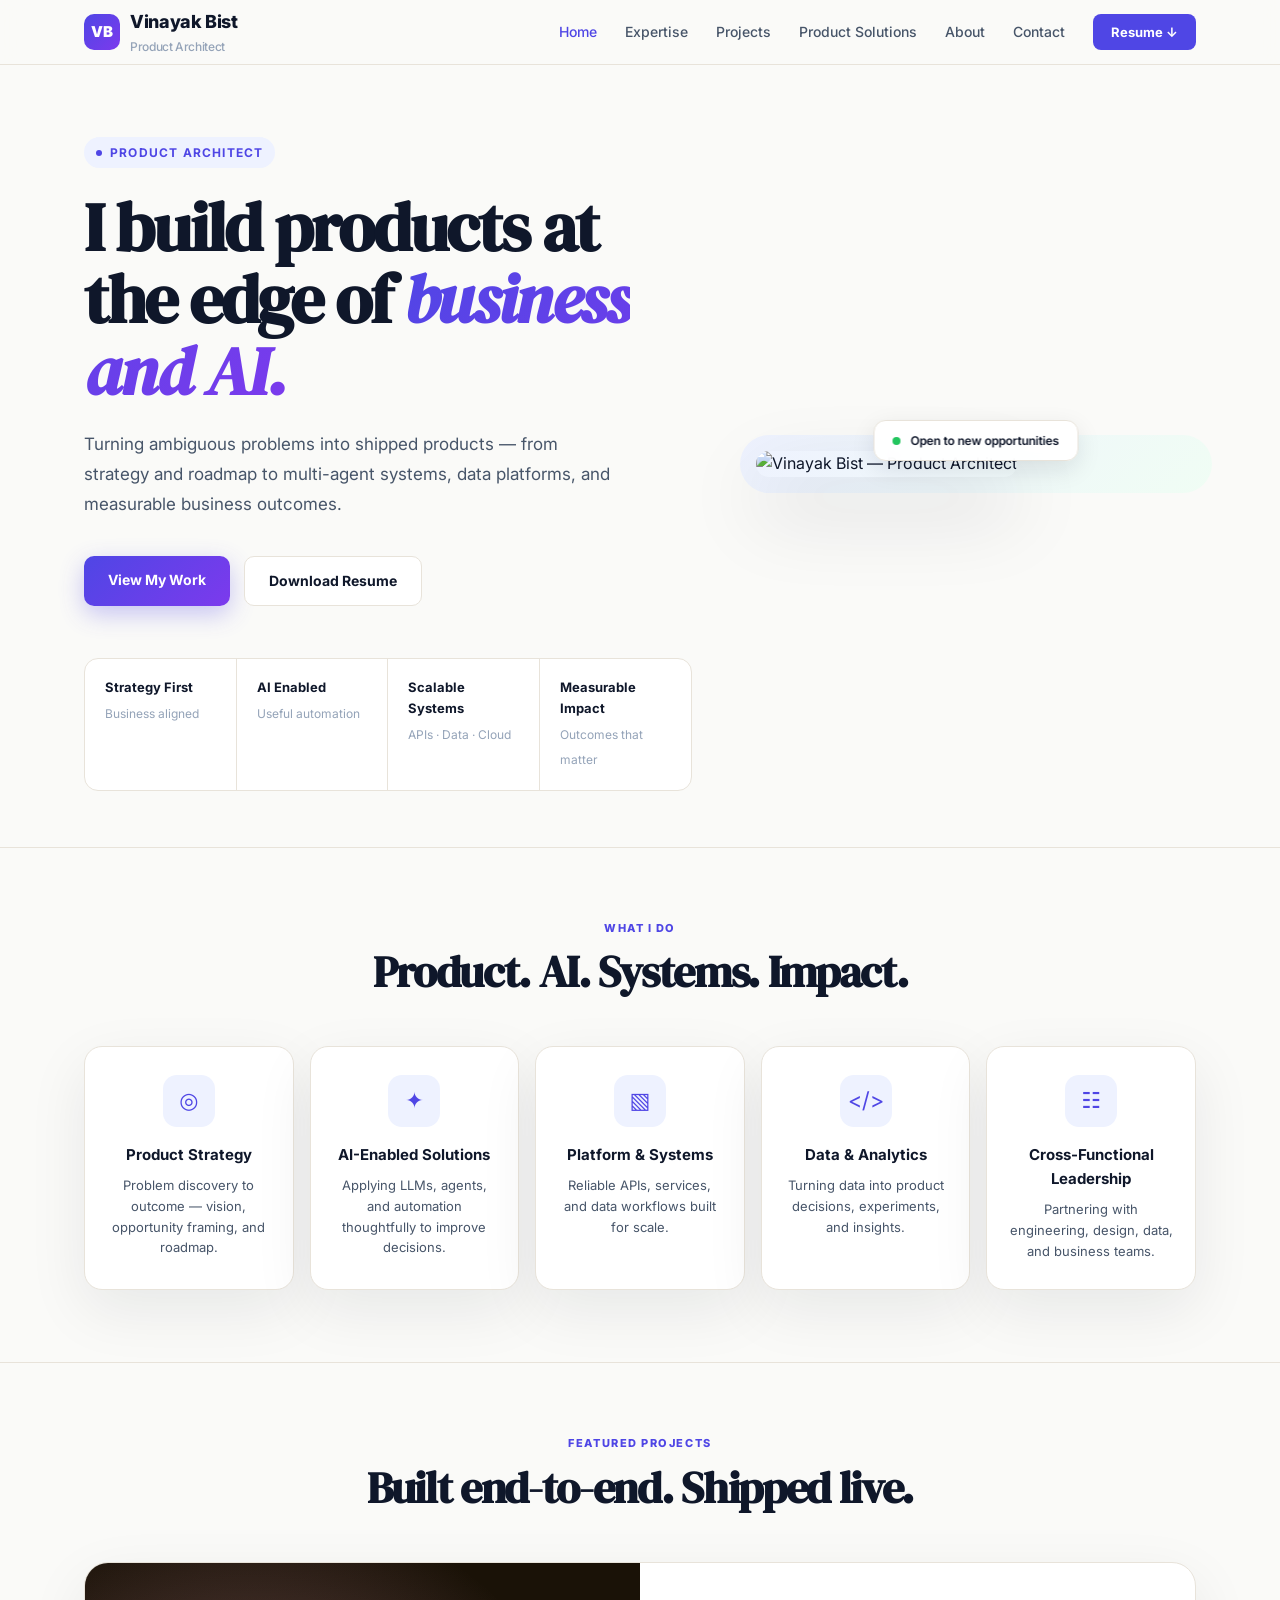
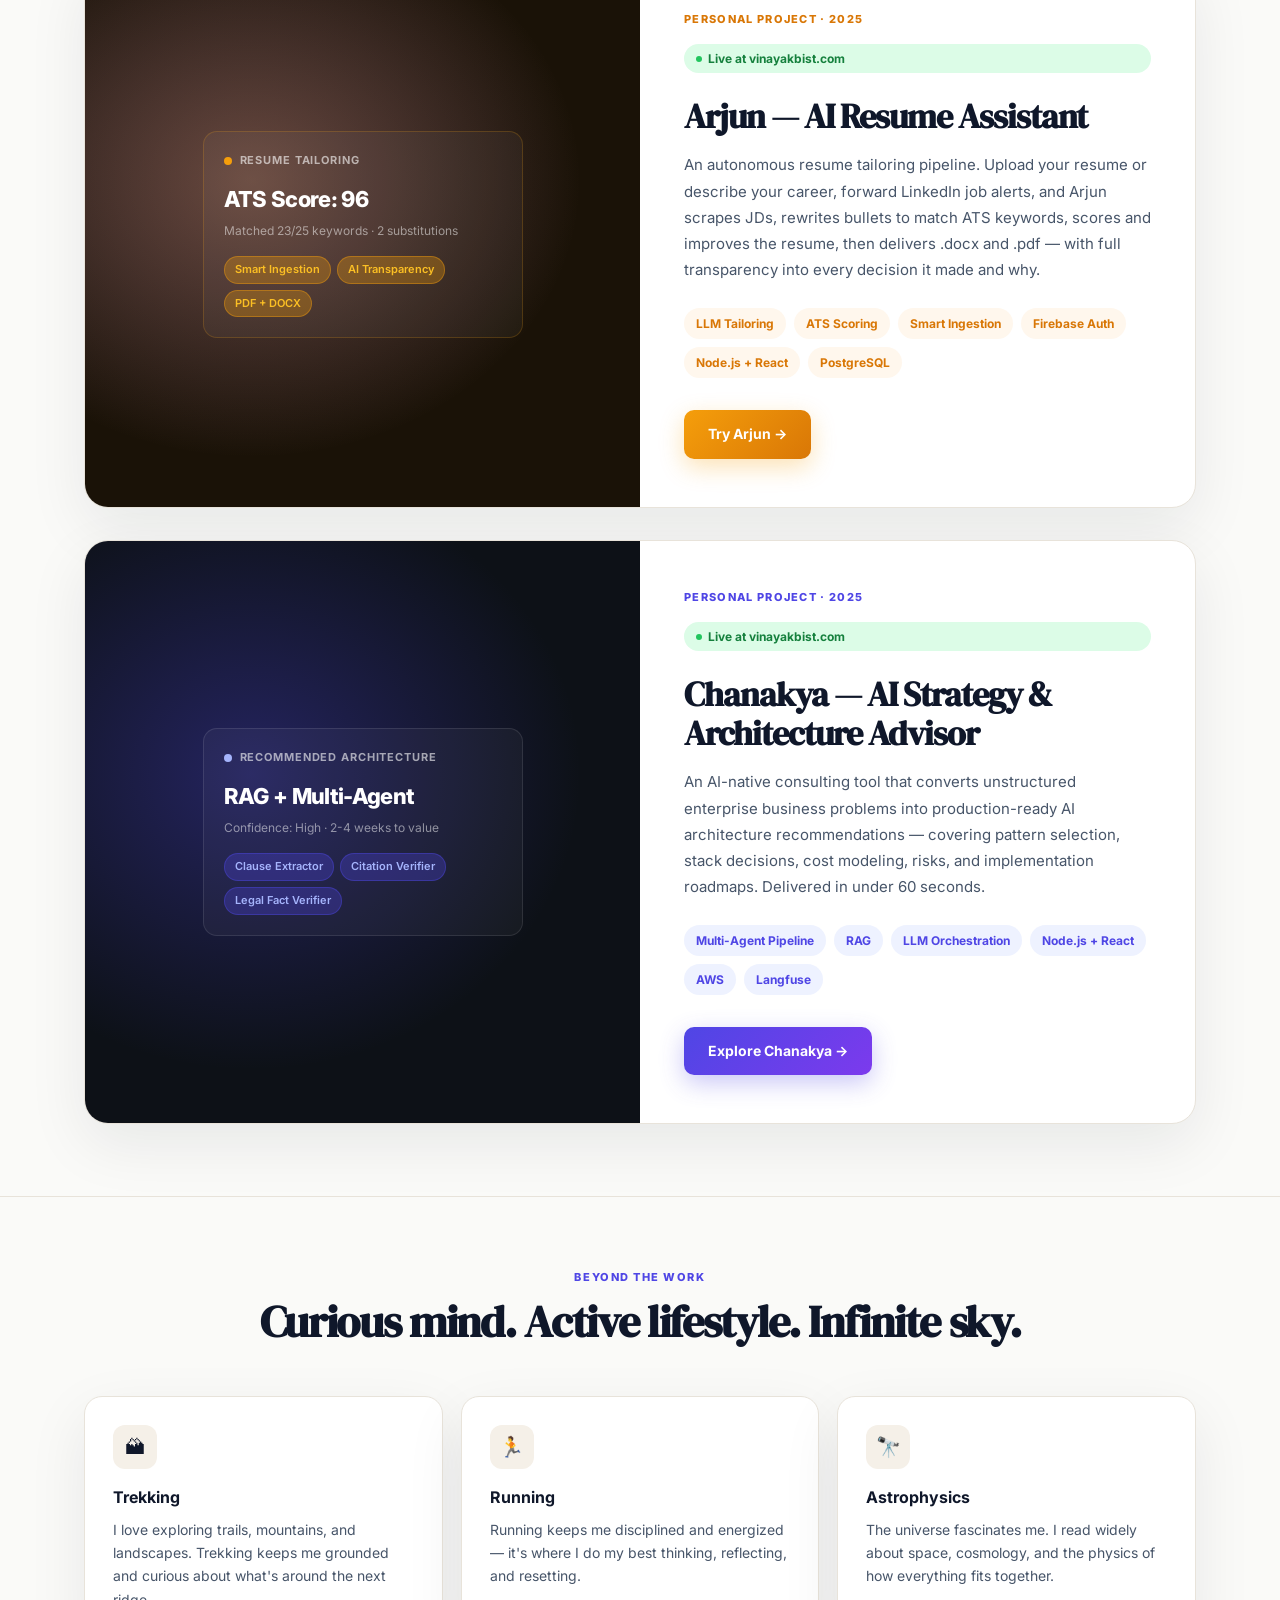
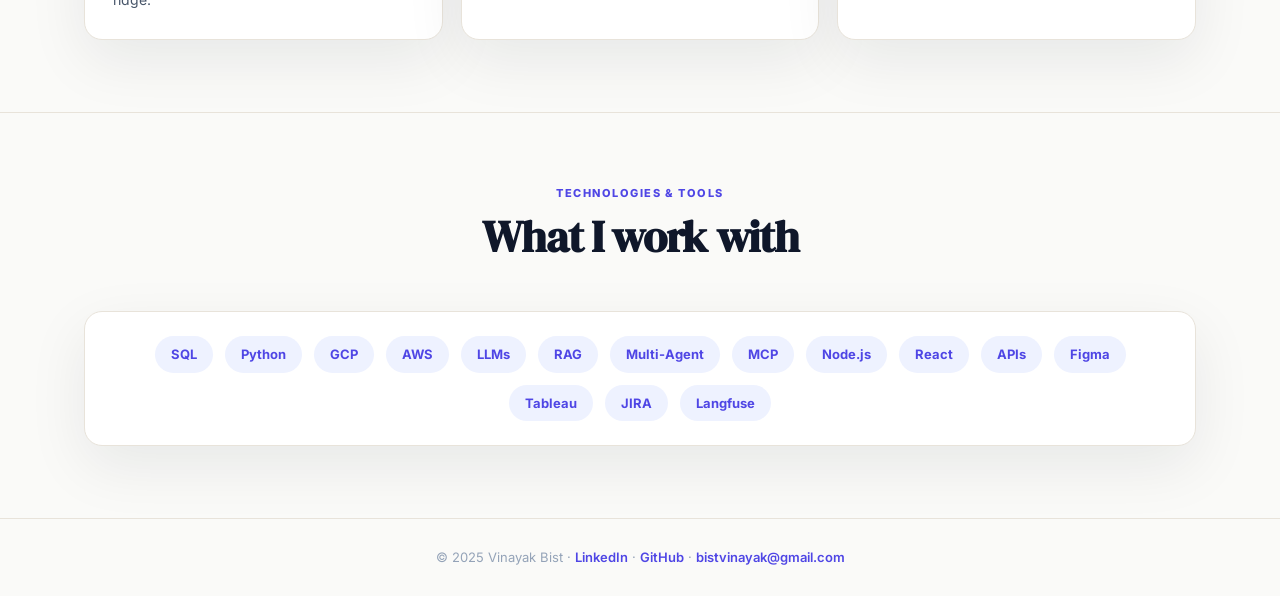
==== index.html @ 62d7ffab "Add product solutions case studies" ====
<!DOCTYPE html>
<html lang="en">
<head>
  <meta charset="UTF-8" />
  <meta name="viewport" content="width=device-width, initial-scale=1.0" />
  <title>Vinayak Bist — Product Architect</title>
  <meta name="description" content="AI Product Architect designing and building AI-native products — from architecture decisions to shipped experiences. See live projects Chanakya and Arjun." />
  <link rel="canonical" href="https://vinayakbist.com/" />

  <meta property="og:type" content="website" />
  <meta property="og:title" content="Vinayak Bist — Product Architect" />
  <meta property="og:description" content="AI Product Architect designing and building AI-native products — from architecture decisions to shipped experiences." />
  <meta property="og:url" content="https://vinayakbist.com/" />
  <meta property="og:image" content="https://vinayakbist.com/vinayak-profile.jpg" />
  <meta name="twitter:card" content="summary_large_image" />
  <meta name="twitter:title" content="Vinayak Bist — Product Architect" />
  <meta name="twitter:description" content="AI Product Architect designing and building AI-native products — from architecture decisions to shipped experiences." />
  <meta name="twitter:image" content="https://vinayakbist.com/vinayak-profile.jpg" />

  <script type="application/ld+json">
  {
    "@context": "https://schema.org",
    "@type": "Person",
    "name": "Vinayak Bist",
    "jobTitle": "Product Architect",
    "url": "https://vinayakbist.com/",
    "image": "https://vinayakbist.com/vinayak-profile.jpg",
    "description": "AI Product Architect designing and building AI-native products — from architecture decisions to shipped experiences.",
    "sameAs": [
      "https://github.com/bistvinayak",
      "https://www.linkedin.com/in/vinayakbist"
    ]
  }
  </script>

  <link rel="preconnect" href="https://fonts.googleapis.com">
  <link rel="preconnect" href="https://fonts.gstatic.com" crossorigin>
  <link href="https://fonts.googleapis.com/css2?family=DM+Serif+Display:ital@0;1&family=Inter:wght@400;500;600;700;800&display=swap" rel="stylesheet">
  <script data-goatcounter="https://vinayakbist.goatcounter.com/count"
          async src="//gc.zgo.at/count.js"></script>
  <style>
    /* ── RESET ── */
    *, *::before, *::after { box-sizing: border-box; margin: 0; padding: 0; }
    html { scroll-behavior: smooth; }
    body {
      font-family: 'Inter', system-ui, sans-serif;
      color: #0f172a;
      background: #fafaf8;
      line-height: 1.6;
      -webkit-font-smoothing: antialiased;
    }
    a { text-decoration: none; color: inherit; }

    /* ── TOKENS ── */
    :root {
      --accent:     #4f46e5;
      --accent-2:   #7c3aed;
      --accent-bg:  #eef2ff;
      --warm:       #f5f0e8;
      --border:     #e8e3da;
      --text-2:     #475569;
      --text-3:     #94a3b8;
      --radius:     18px;
      --shadow:     0 20px 60px rgba(15,23,42,.08);
    }

    /* ── LAYOUT ── */
    .wrap { max-width: 1160px; margin: auto; padding: 0 24px; }

    /* ── HEADER ── */
    header {
      position: sticky; top: 0; z-index: 100;
      background: rgba(250,250,248,.88);
      backdrop-filter: blur(14px);
      border-bottom: 1px solid var(--border);
    }
    .header-inner {
      max-width: 1160px; margin: auto; padding: 0 24px;
      height: 64px;
      display: flex; align-items: center; justify-content: space-between;
    }
    .brand {
      display: flex; align-items: center; gap: 10px;
      font-weight: 800; font-size: 18px; letter-spacing: -.02em;
    }
    .logo {
      width: 36px; height: 36px; border-radius: 10px;
      background: linear-gradient(135deg, var(--accent), var(--accent-2));
      color: white; font-weight: 900; font-size: 15px;
      display: grid; place-items: center;
    }
    .brand-sub { font-size: 12px; color: var(--text-3); font-weight: 500; margin-top: 1px; }
    nav { display: flex; gap: 28px; font-size: 14px; align-items: center; }
    nav a { color: var(--text-2); font-weight: 500; transition: color .2s; }
    nav a:hover, nav a.active { color: var(--accent); }
    .nav-cta {
      background: var(--accent); color: white !important;
      padding: 8px 18px; border-radius: 8px; font-weight: 700 !important;
      font-size: 13px;
    }
    .nav-cta:hover { background: var(--accent-2) !important; }

    /* ── HERO ── */
    .hero {
      padding: 72px 0 56px;
      display: grid;
      grid-template-columns: 1fr 440px;
      gap: 64px;
      align-items: center;
    }
    .eyebrow {
      display: inline-flex; align-items: center; gap: 8px;
      font-size: 12px; font-weight: 700; letter-spacing: .1em;
      text-transform: uppercase; color: var(--accent);
      background: var(--accent-bg); padding: 6px 12px; border-radius: 999px;
      margin-bottom: 24px;
    }
    .eyebrow::before {
      content: ''; width: 6px; height: 6px; border-radius: 50%;
      background: var(--accent); display: block;
    }
    h1 {
      font-family: 'DM Serif Display', Georgia, serif;
      font-size: clamp(44px, 5.5vw, 68px);
      line-height: 1.06;
      letter-spacing: -.03em;
      margin-bottom: 22px;
      color: #0f172a;
    }
    h1 em {
      font-style: italic;
      background: linear-gradient(135deg, var(--accent), var(--accent-2));
      -webkit-background-clip: text;
      -webkit-text-fill-color: transparent;
      background-clip: text;
    }
    .hero-body {
      font-size: 17px; color: var(--text-2);
      max-width: 540px; margin-bottom: 36px;
      line-height: 1.75;
    }
    .cta-row { display: flex; gap: 14px; margin-bottom: 52px; flex-wrap: wrap; }
    .btn-primary {
      background: linear-gradient(135deg, var(--accent), var(--accent-2));
      color: white; padding: 13px 24px; border-radius: 10px;
      font-weight: 700; font-size: 14px;
      box-shadow: 0 8px 24px rgba(79,70,229,.3);
      transition: transform .2s, box-shadow .2s;
    }
    .btn-primary:hover { transform: translateY(-2px); box-shadow: 0 12px 32px rgba(79,70,229,.4); }
    .btn-secondary {
      background: white; color: #0f172a; padding: 13px 24px; border-radius: 10px;
      font-weight: 700; font-size: 14px;
      border: 1px solid var(--border);
      transition: border-color .2s, box-shadow .2s;
    }
    .btn-secondary:hover { border-color: var(--accent); box-shadow: var(--shadow); }

    .principles {
      display: grid; grid-template-columns: repeat(4,1fr);
      gap: 0; border: 1px solid var(--border);
      border-radius: 14px; overflow: hidden; background: white;
    }
    .principle {
      padding: 18px 20px;
      border-right: 1px solid var(--border);
    }
    .principle:last-child { border-right: none; }
    .principle strong { display: block; font-size: 13px; font-weight: 700; margin-bottom: 2px; }
    .principle small { color: var(--text-3); font-size: 12px; }

    /* ── HERO IMAGE ── */
    .hero-photo {
      position: relative;
    }
    .hero-photo::before {
      content: '';
      position: absolute;
      inset: -16px; border-radius: 32px;
      background: linear-gradient(135deg, var(--accent-bg), #f0fdf4);
      z-index: 0;
    }
    .hero-photo img {
      width: 100%; aspect-ratio: 4/3;
      object-fit: cover; object-position: center top;
      border-radius: 24px;
      position: relative; z-index: 1;
      box-shadow: 0 32px 80px rgba(15,23,42,.18);
    }
    .photo-badge {
      position: absolute; bottom: 16px; left: 50%; transform: translateX(-50%);
      z-index: 2;
      background: rgba(255,255,255,.95);
      backdrop-filter: blur(8px);
      border: 1px solid var(--border);
      border-radius: 12px;
      padding: 10px 18px;
      display: flex; align-items: center; gap: 10px;
      white-space: nowrap;
      box-shadow: 0 8px 24px rgba(15,23,42,.1);
    }
    .badge-dot { width: 8px; height: 8px; border-radius: 50%; background: #22c55e; flex-shrink: 0; }
    .badge-text { font-size: 12px; font-weight: 600; color: #0f172a; }

    /* ── SECTION SHARED ── */
    section { padding: 72px 0; }
    .section-label {
      text-align: center; margin-bottom: 48px;
    }
    .section-eyebrow {
      font-size: 11px; font-weight: 800; letter-spacing: .14em;
      text-transform: uppercase; color: var(--accent);
      margin-bottom: 10px;
    }
    h2 {
      font-family: 'DM Serif Display', Georgia, serif;
      font-size: clamp(30px, 4vw, 44px);
      line-height: 1.15; letter-spacing: -.03em;
    }

    /* ── EXPERTISE CARDS ── */
    .cards {
      display: grid; grid-template-columns: repeat(5,1fr); gap: 16px;
    }
    .card {
      background: white; border: 1px solid var(--border);
      border-radius: var(--radius); padding: 28px 20px;
      text-align: center; box-shadow: var(--shadow);
      transition: transform .2s, box-shadow .2s;
    }
    .card:hover { transform: translateY(-4px); box-shadow: 0 28px 70px rgba(15,23,42,.12); }
    .card-icon {
      width: 52px; height: 52px; border-radius: 14px;
      background: var(--accent-bg); color: var(--accent);
      font-size: 22px; margin: 0 auto 16px;
      display: grid; place-items: center;
    }
    .card h3 { font-size: 15px; font-weight: 700; margin-bottom: 8px; }
    .card p { font-size: 13px; color: var(--text-2); line-height: 1.6; }

    /* ── PROJECT FEATURE ── */
    .project-card {
      background: white;
      border: 1px solid var(--border);
      border-radius: 24px;
      overflow: hidden;
      box-shadow: var(--shadow);
      display: grid;
      grid-template-columns: 1fr 1fr;
    }
    .project-preview {
      background: #0d1117;
      min-height: 380px;
      display: flex; flex-direction: column;
      align-items: center; justify-content: center;
      padding: 40px;
      position: relative; overflow: hidden;
    }
    .project-preview::before {
      content: '';
      position: absolute; inset: 0;
      background: radial-gradient(ellipse at 30% 40%, rgba(79,70,229,.35), transparent 60%);
    }
    .project-ui {
      position: relative; z-index: 1;
      background: rgba(255,255,255,.04);
      border: 1px solid rgba(255,255,255,.1);
      border-radius: 14px; padding: 20px;
      width: 100%; max-width: 320px;
      color: white;
    }
    .ui-row {
      display: flex; align-items: center; gap: 8px;
      margin-bottom: 12px;
    }
    .ui-dot { width: 8px; height: 8px; border-radius: 50%; }
    .ui-label { font-size: 11px; font-weight: 700; letter-spacing: .08em; text-transform: uppercase; opacity: .6; }
    .ui-value { font-size: 22px; font-weight: 800; letter-spacing: -.03em; margin-bottom: 4px; }
    .ui-sub { font-size: 12px; opacity: .5; margin-bottom: 16px; }
    .ui-tags { display: flex; gap: 6px; flex-wrap: wrap; }
    .ui-tag {
      background: rgba(79,70,229,.3); border: 1px solid rgba(79,70,229,.4);
      color: #a5b4fc; padding: 4px 10px; border-radius: 999px; font-size: 11px; font-weight: 600;
    }
    .project-info { padding: 48px 44px; display: flex; flex-direction: column; justify-content: center; }
    .project-eyebrow {
      font-size: 11px; font-weight: 800; letter-spacing: .12em;
      text-transform: uppercase; color: var(--accent); margin-bottom: 16px;
    }
    .project-info h2 {
      font-size: clamp(24px,3vw,34px); margin-bottom: 16px; letter-spacing: -.03em;
    }
    .project-info p { font-size: 15px; color: var(--text-2); line-height: 1.75; margin-bottom: 24px; }
    .tags { display: flex; flex-wrap: wrap; gap: 8px; margin-bottom: 32px; }
    .tag {
      background: var(--accent-bg); color: var(--accent);
      padding: 6px 12px; border-radius: 999px;
      font-size: 12px; font-weight: 700;
    }
    .live-badge {
      display: inline-flex; align-items: center; gap: 6px;
      background: #dcfce7; color: #15803d;
      padding: 5px 12px; border-radius: 999px;
      font-size: 12px; font-weight: 700; margin-bottom: 24px;
    }
    .live-dot { width: 6px; height: 6px; border-radius: 50%; background: #22c55e; }

    /* ── ABOUT / INTERESTS ── */
    .interests { display: grid; grid-template-columns: repeat(3,1fr); gap: 18px; }
    .interest {
      background: white; border: 1px solid var(--border);
      border-radius: var(--radius); padding: 28px;
      box-shadow: var(--shadow);
    }
    .interest-icon {
      width: 44px; height: 44px; border-radius: 12px;
      background: var(--warm); font-size: 20px;
      display: grid; place-items: center; margin-bottom: 16px;
    }
    .interest h3 { font-size: 16px; font-weight: 700; margin-bottom: 8px; }
    .interest p { font-size: 14px; color: var(--text-2); line-height: 1.65; }

    /* ── TOOLS ── */
    .tools-strip {
      background: white; border: 1px solid var(--border);
      border-radius: var(--radius); padding: 24px 32px;
      display: flex; flex-wrap: wrap; gap: 12px;
      justify-content: center;
      box-shadow: var(--shadow);
    }
    .tool-pill {
      background: var(--accent-bg); color: var(--accent);
      padding: 8px 16px; border-radius: 999px;
      font-size: 13px; font-weight: 700;
    }

    /* ── FOOTER ── */
    footer {
      border-top: 1px solid var(--border);
      padding: 28px 24px;
      text-align: center;
      font-size: 13px; color: var(--text-3);
    }
    footer a { color: var(--accent); font-weight: 600; }

    /* ── DIVIDER ── */
    .divider { border: none; border-top: 1px solid var(--border); margin: 0; }

    /* ── RESPONSIVE ── */
    @media (max-width: 900px) {
      nav { display: none; }
      .hero { grid-template-columns: 1fr; gap: 40px; padding: 48px 0 40px; }
      .hero-photo { order: -1; }
      .principles { grid-template-columns: repeat(2,1fr); }
      .cards { grid-template-columns: repeat(2,1fr); }
      .project-card { grid-template-columns: 1fr; }
      .interests { grid-template-columns: 1fr; }
    }
  </style>
</head>
<body>

<header>
  <div class="header-inner">
    <div class="brand">
      <div class="logo">VB</div>
      <div>
        Vinayak Bist
        <div class="brand-sub">Product Architect</div>
      </div>
    </div>
    <nav>
      <a href="#" class="active">Home</a>
      <a href="#expertise">Expertise</a>
      <a href="#projects">Projects</a>
      <a href="/product-solutions/">Product Solutions</a>
      <a href="#about">About</a>
      <a href="mailto:bistvinayak@gmail.com">Contact</a>
      <a class="nav-cta" href="/resume.pdf">Resume ↓</a>
    </nav>
  </div>
</header>

<main>
  <div class="wrap">

    <!-- ── HERO ── -->
    <div class="hero">
      <div>
        <div class="eyebrow">Product Architect</div>
        <h1>I build products at the edge of <em>business and AI.</em></h1>
        <p class="hero-body">
          Turning ambiguous problems into shipped products — from strategy and roadmap
          to multi-agent systems, data platforms, and measurable business outcomes.
        </p>
        <div class="cta-row">
          <a class="btn-primary" href="#projects">View My Work</a>
          <a class="btn-secondary" href="/resume.pdf">Download Resume</a>
        </div>
        <div class="principles">
          <div class="principle">
            <strong>Strategy First</strong>
            <small>Business aligned</small>
          </div>
          <div class="principle">
            <strong>AI Enabled</strong>
            <small>Useful automation</small>
          </div>
          <div class="principle">
            <strong>Scalable Systems</strong>
            <small>APIs · Data · Cloud</small>
          </div>
          <div class="principle">
            <strong>Measurable Impact</strong>
            <small>Outcomes that matter</small>
          </div>
        </div>
      </div>

      <div class="hero-photo">
        <img src="/vinayak-profile.jpg" alt="Vinayak Bist — Product Architect" />
        <div class="photo-badge">
          <div class="badge-dot"></div>
          <span class="badge-text">Open to new opportunities</span>
        </div>
      </div>
    </div>

  </div><!-- /wrap -->

  <hr class="divider" />

  <!-- ── EXPERTISE ── -->
  <section id="expertise">
    <div class="wrap">
      <div class="section-label">
        <div class="section-eyebrow">What I Do</div>
        <h2>Product. AI. Systems. Impact.</h2>
      </div>
      <div class="cards">
        <article class="card">
          <div class="card-icon">◎</div>
          <h3>Product Strategy</h3>
          <p>Problem discovery to outcome — vision, opportunity framing, and roadmap.</p>
        </article>
        <article class="card">
          <div class="card-icon">✦</div>
          <h3>AI-Enabled Solutions</h3>
          <p>Applying LLMs, agents, and automation thoughtfully to improve decisions.</p>
        </article>
        <article class="card">
          <div class="card-icon">▧</div>
          <h3>Platform &amp; Systems</h3>
          <p>Reliable APIs, services, and data workflows built for scale.</p>
        </article>
        <article class="card">
          <div class="card-icon">&lt;/&gt;</div>
          <h3>Data &amp; Analytics</h3>
          <p>Turning data into product decisions, experiments, and insights.</p>
        </article>
        <article class="card">
          <div class="card-icon">☷</div>
          <h3>Cross-Functional Leadership</h3>
          <p>Partnering with engineering, design, data, and business teams.</p>
        </article>
      </div>
    </div>
  </section>

  <hr class="divider" />

  <!-- ── FEATURED PROJECT ── -->
  <section id="projects">
    <div class="wrap">
      <div class="section-label">
        <div class="section-eyebrow">Featured Projects</div>
        <h2>Built end-to-end. Shipped live.</h2>
      </div>
      <div class="project-card">
        <div class="project-preview" style="background:#1a1207">
          <div style="position:absolute;inset:0;background:radial-gradient(ellipse at 30% 40%, rgba(245,158,11,.3), transparent 60%)"></div>
          <div class="project-ui" style="border-color:rgba(245,158,11,.2)">
            <div class="ui-row">
              <div class="ui-dot" style="background:#f59e0b"></div>
              <span class="ui-label">Resume Tailoring</span>
            </div>
            <div class="ui-value">ATS Score: 96</div>
            <div class="ui-sub">Matched 23/25 keywords · 2 substitutions</div>
            <div class="ui-tags">
              <span class="ui-tag" style="background:rgba(245,158,11,.3);border-color:rgba(245,158,11,.4);color:#fbbf24">Smart Ingestion</span>
              <span class="ui-tag" style="background:rgba(245,158,11,.3);border-color:rgba(245,158,11,.4);color:#fbbf24">AI Transparency</span>
              <span class="ui-tag" style="background:rgba(245,158,11,.3);border-color:rgba(245,158,11,.4);color:#fbbf24">PDF + DOCX</span>
            </div>
          </div>
        </div>
        <div class="project-info">
          <div class="project-eyebrow" style="color:#d97706">Personal Project · 2025</div>
          <div class="live-badge"><div class="live-dot"></div>Live at vinayakbist.com</div>
          <h2>Arjun — AI Resume Assistant</h2>
          <p>
            An autonomous resume tailoring pipeline. Upload your resume or describe your career,
            forward LinkedIn job alerts, and Arjun scrapes JDs, rewrites bullets to match ATS keywords,
            scores and improves the resume, then delivers .docx and .pdf — with full transparency
            into every decision it made and why.
          </p>
          <div class="tags">
            <span class="tag" style="background:#fff7ed;color:#d97706">LLM Tailoring</span>
            <span class="tag" style="background:#fff7ed;color:#d97706">ATS Scoring</span>
            <span class="tag" style="background:#fff7ed;color:#d97706">Smart Ingestion</span>
            <span class="tag" style="background:#fff7ed;color:#d97706">Firebase Auth</span>
            <span class="tag" style="background:#fff7ed;color:#d97706">Node.js + React</span>
            <span class="tag" style="background:#fff7ed;color:#d97706">PostgreSQL</span>
          </div>
          <a class="btn-primary" href="/projects/arjun/" style="display:inline-block;width:fit-content;background:linear-gradient(135deg,#f59e0b,#d97706);box-shadow:0 8px 24px rgba(245,158,11,.3)">Try Arjun →</a>
        </div>
      </div>

      <div class="project-card" style="margin-top:32px">
        <div class="project-preview">
          <div class="project-ui">
            <div class="ui-row">
              <div class="ui-dot" style="background:#a5b4fc"></div>
              <span class="ui-label">Recommended Architecture</span>
            </div>
            <div class="ui-value">RAG + Multi-Agent</div>
            <div class="ui-sub">Confidence: High · 2-4 weeks to value</div>
            <div class="ui-tags">
              <span class="ui-tag">Clause Extractor</span>
              <span class="ui-tag">Citation Verifier</span>
              <span class="ui-tag">Legal Fact Verifier</span>
            </div>
          </div>
        </div>
        <div class="project-info">
          <div class="project-eyebrow">Personal Project · 2025</div>
          <div class="live-badge"><div class="live-dot"></div>Live at vinayakbist.com</div>
          <h2>Chanakya — AI Strategy &amp; Architecture Advisor</h2>
          <p>
            An AI-native consulting tool that converts unstructured enterprise business problems
            into production-ready AI architecture recommendations — covering pattern selection,
            stack decisions, cost modeling, risks, and implementation roadmaps. Delivered in under 60 seconds.
          </p>
          <div class="tags">
            <span class="tag">Multi-Agent Pipeline</span>
            <span class="tag">RAG</span>
            <span class="tag">LLM Orchestration</span>
            <span class="tag">Node.js + React</span>
            <span class="tag">AWS</span>
            <span class="tag">Langfuse</span>
          </div>
          <a class="btn-primary" href="/projects/chanakya/" style="display:inline-block;width:fit-content">Explore Chanakya →</a>
        </div>
      </div>
    </div>
  </section>

  <hr class="divider" />

  <!-- ── ABOUT ── -->
  <section id="about">
    <div class="wrap">
      <div class="section-label">
        <div class="section-eyebrow">Beyond The Work</div>
        <h2>Curious mind. Active lifestyle. Infinite sky.</h2>
      </div>
      <div class="interests">
        <article class="interest">
          <div class="interest-icon">🏔</div>
          <h3>Trekking</h3>
          <p>I love exploring trails, mountains, and landscapes. Trekking keeps me grounded and curious about what's around the next ridge.</p>
        </article>
        <article class="interest">
          <div class="interest-icon">🏃</div>
          <h3>Running</h3>
          <p>Running keeps me disciplined and energized — it's where I do my best thinking, reflecting, and resetting.</p>
        </article>
        <article class="interest">
          <div class="interest-icon">🔭</div>
          <h3>Astrophysics</h3>
          <p>The universe fascinates me. I read widely about space, cosmology, and the physics of how everything fits together.</p>
        </article>
      </div>
    </div>
  </section>

  <hr class="divider" />

  <!-- ── TOOLS ── -->
  <section>
    <div class="wrap">
      <div class="section-label">
        <div class="section-eyebrow">Technologies &amp; Tools</div>
        <h2>What I work with</h2>
      </div>
      <div class="tools-strip">
        <span class="tool-pill">SQL</span>
        <span class="tool-pill">Python</span>
        <span class="tool-pill">GCP</span>
        <span class="tool-pill">AWS</span>
        <span class="tool-pill">LLMs</span>
        <span class="tool-pill">RAG</span>
        <span class="tool-pill">Multi-Agent</span>
        <span class="tool-pill">MCP</span>
        <span class="tool-pill">Node.js</span>
        <span class="tool-pill">React</span>
        <span class="tool-pill">APIs</span>
        <span class="tool-pill">Figma</span>
        <span class="tool-pill">Tableau</span>
        <span class="tool-pill">JIRA</span>
        <span class="tool-pill">Langfuse</span>
      </div>
    </div>
  </section>

</main>

<footer>
  <div class="wrap">
    © 2025 Vinayak Bist ·
    <a href="https://www.linkedin.com/in/vinayakbist">LinkedIn</a> ·
    <a href="https://github.com/bistvinayak">GitHub</a> ·
    <a href="mailto:bistvinayak@gmail.com">bistvinayak@gmail.com</a>
  </div>
</footer>

</body>
</html>
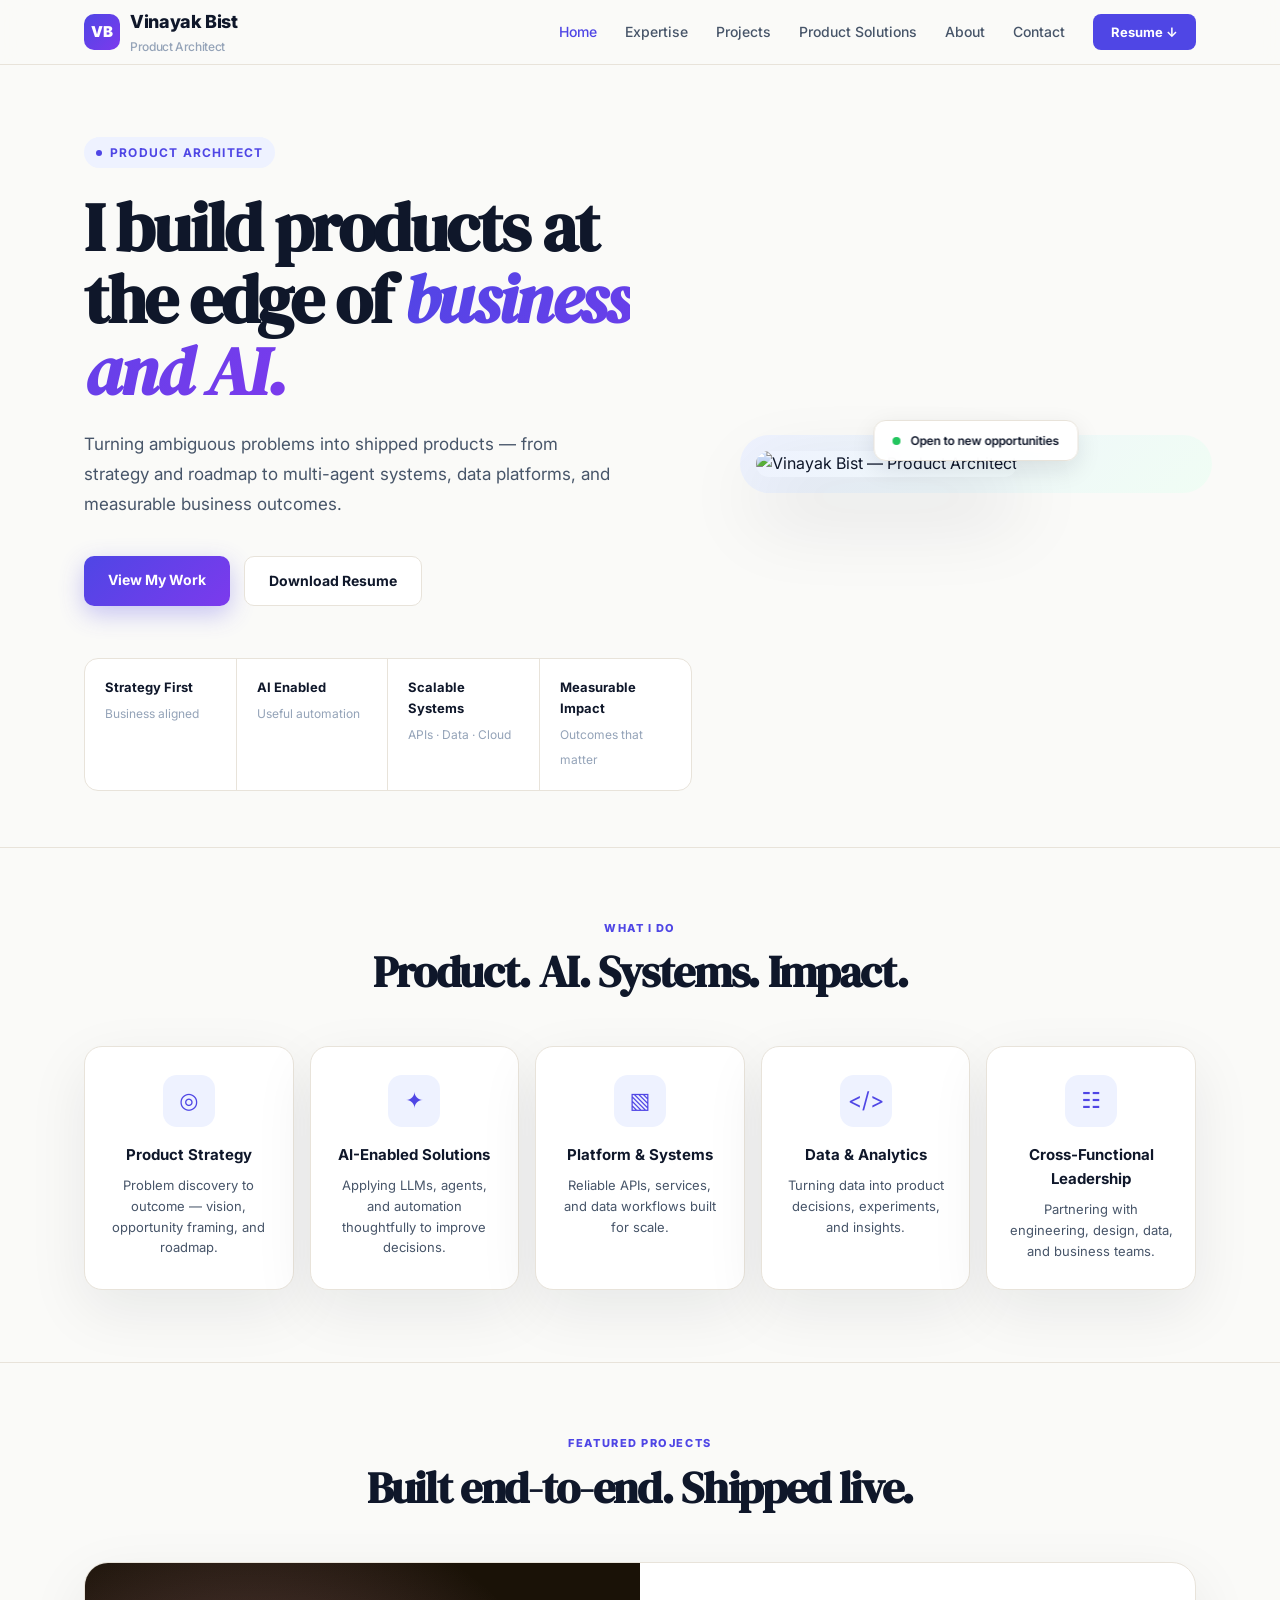
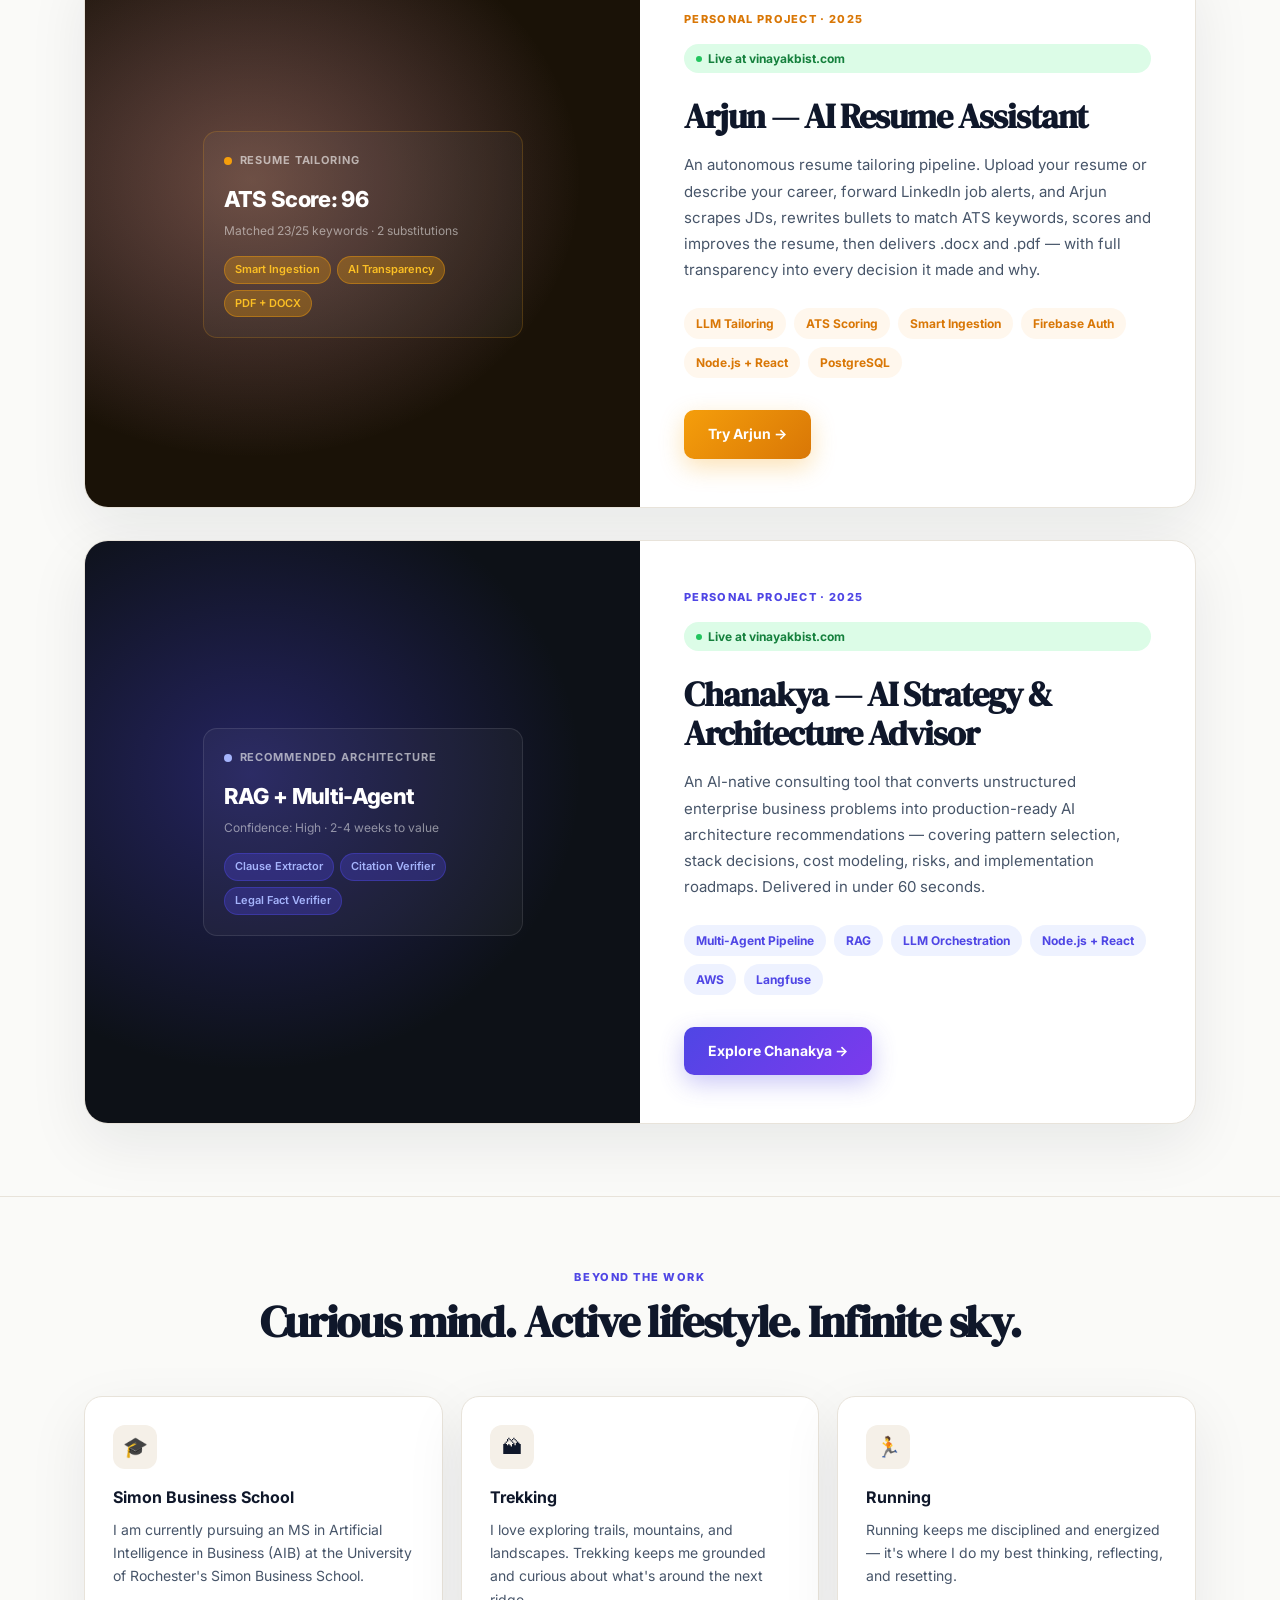
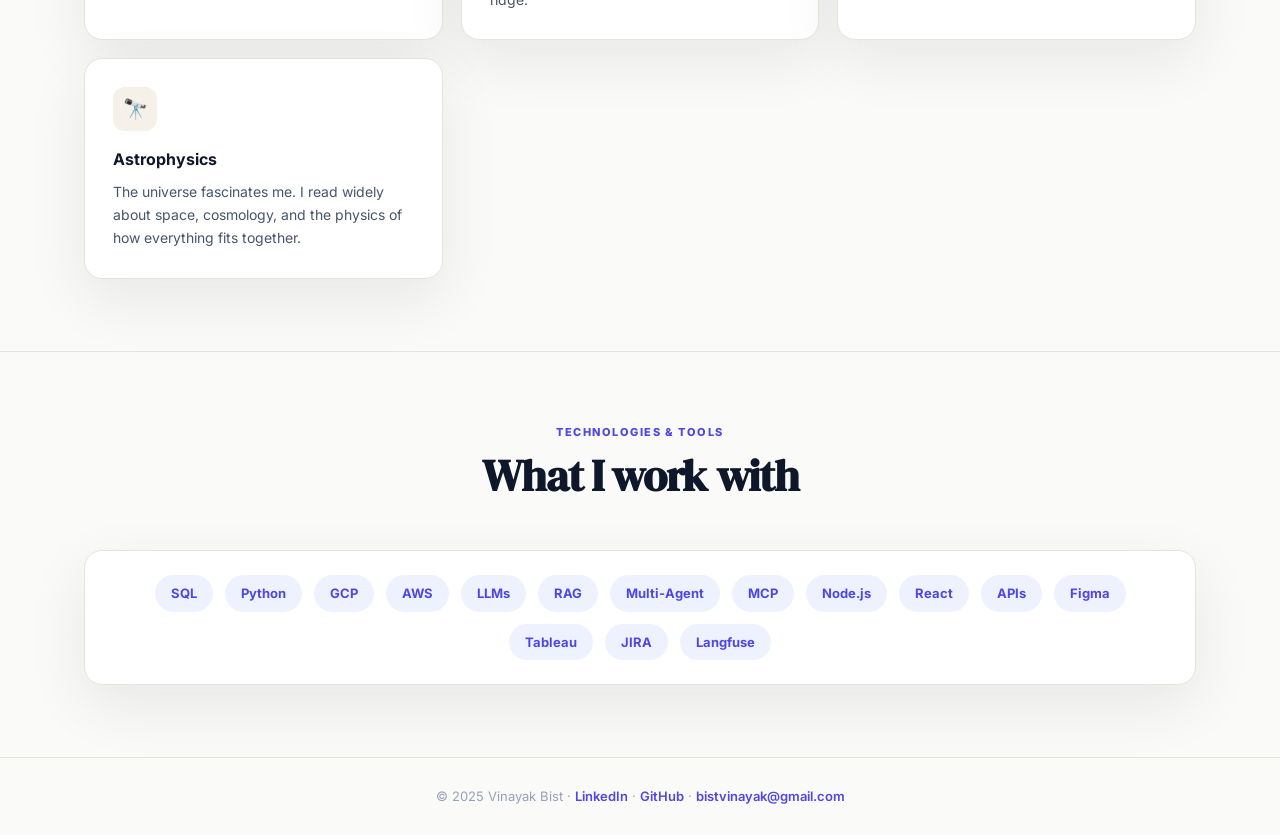
==== commit 166d1f0e: "Add Simon Business School to About section" ====
--- a/index.html
+++ b/index.html
@@ -565,6 +565,11 @@
       </div>
       <div class="interests">
         <article class="interest">
+          <div class="interest-icon">🎓</div>
+          <h3>Simon Business School</h3>
+          <p>I am currently pursuing an MS in Artificial Intelligence in Business (AIB) at the University of Rochester's Simon Business School.</p>
+        </article>
+        <article class="interest">
           <div class="interest-icon">🏔</div>
           <h3>Trekking</h3>
           <p>I love exploring trails, mountains, and landscapes. Trekking keeps me grounded and curious about what's around the next ridge.</p>
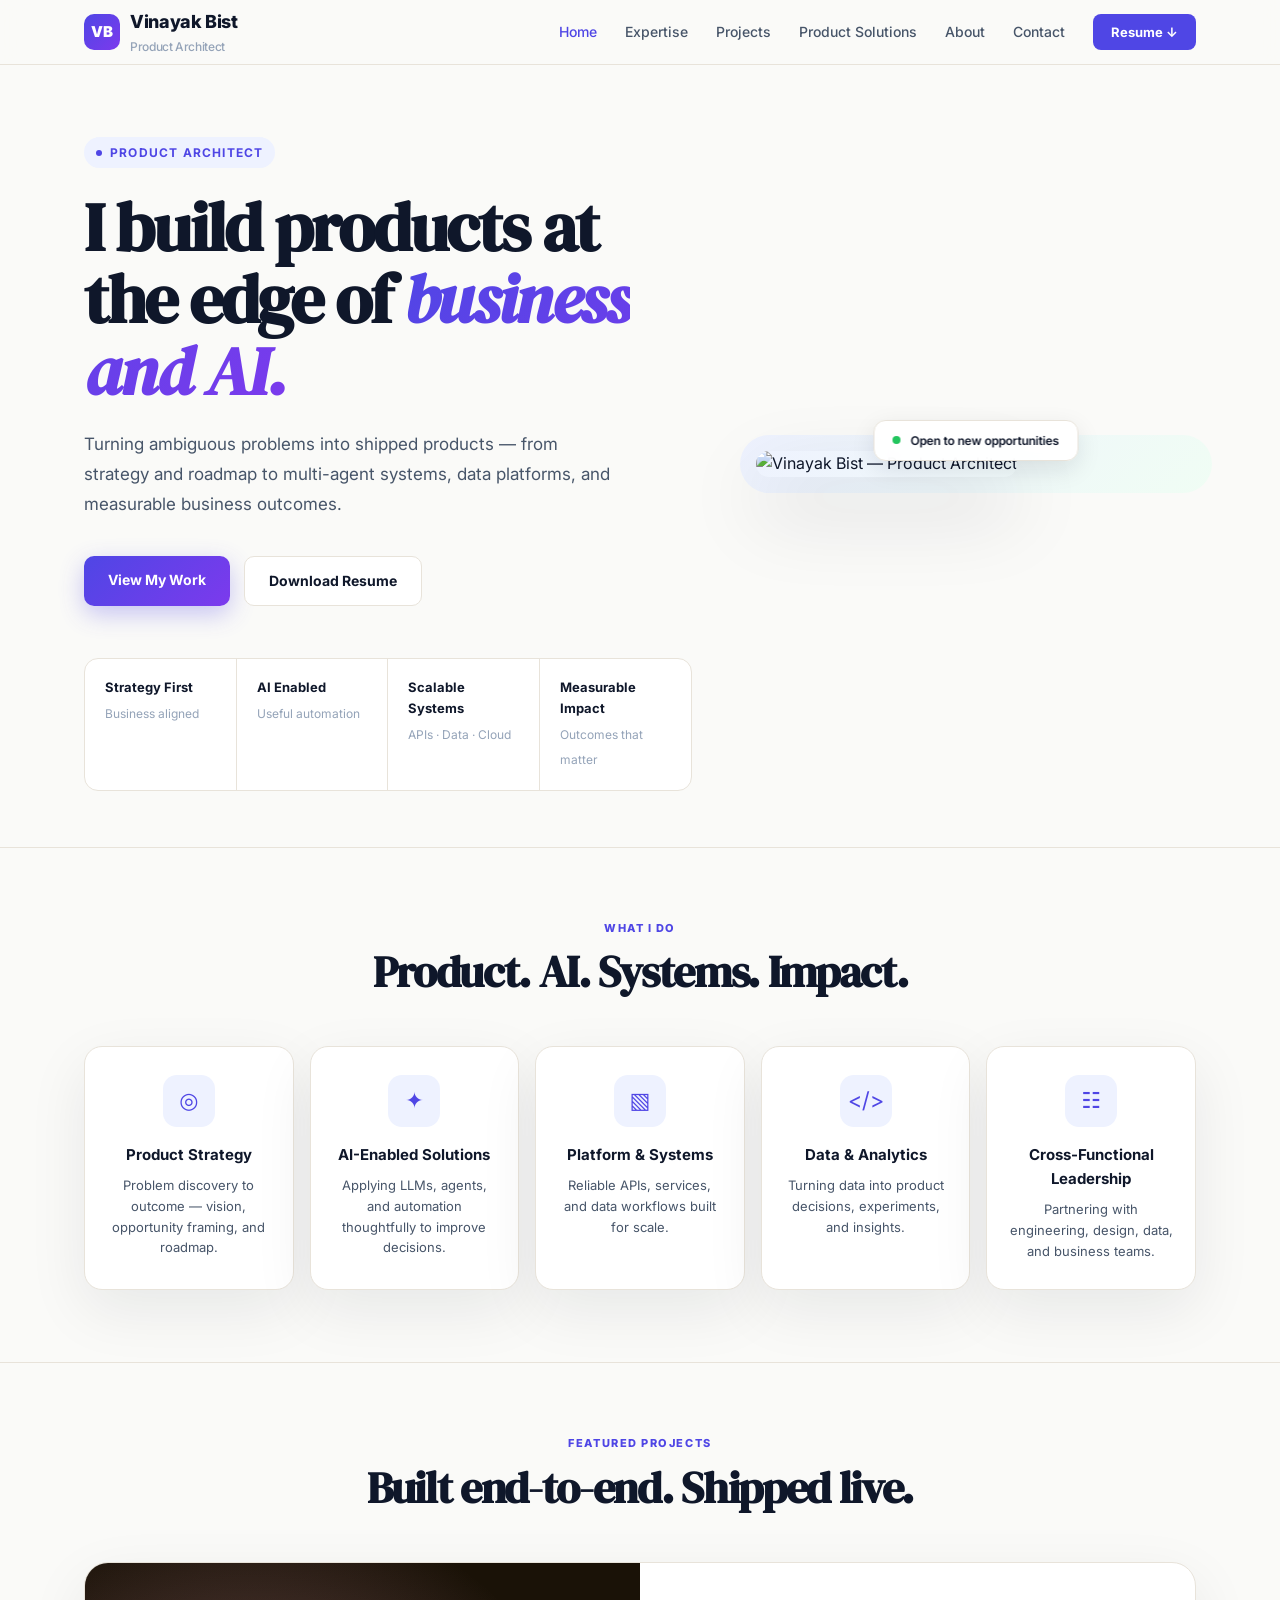
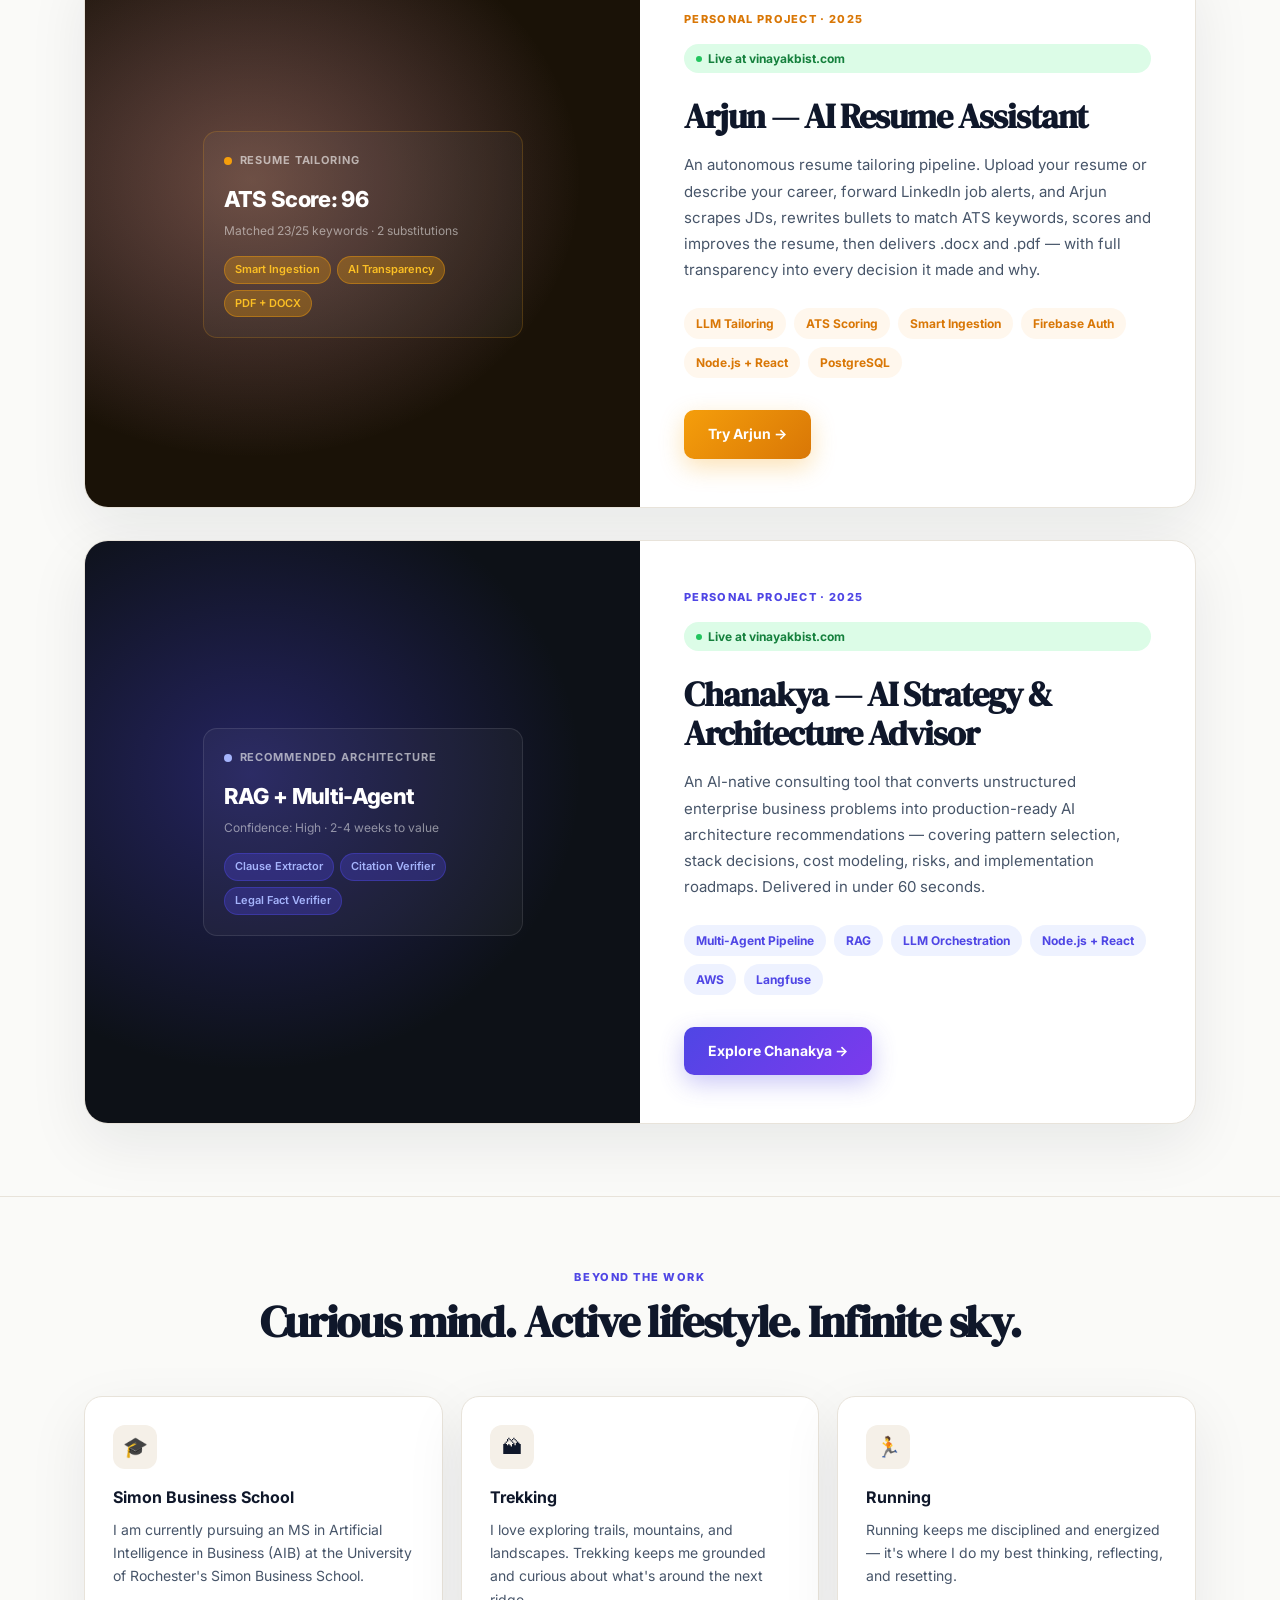
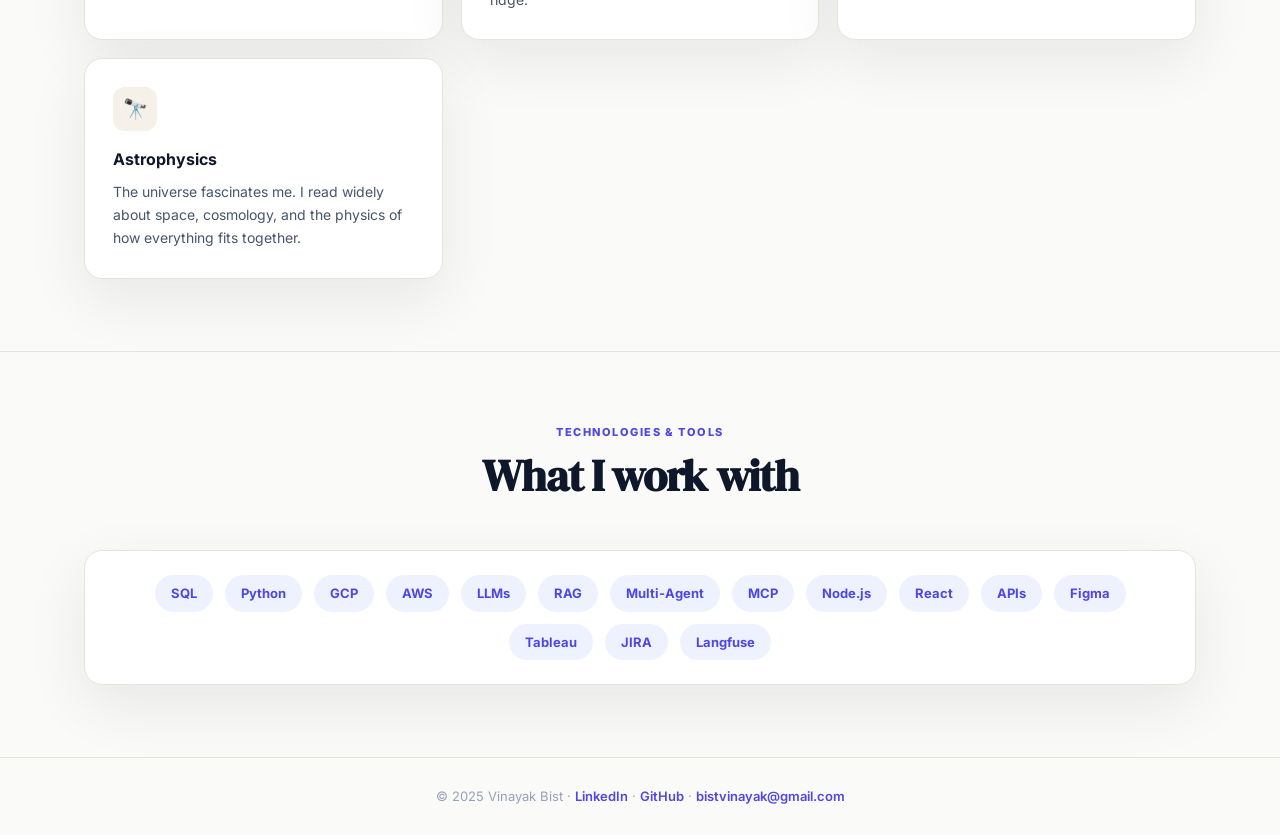
==== commit 8656e20d: "Add profile photo and strengthen portfolio SEO" ====
--- a/index.html
+++ b/index.html
@@ -11,11 +11,11 @@
   <meta property="og:title" content="Vinayak Bist — Product Architect" />
   <meta property="og:description" content="AI Product Architect designing and building AI-native products — from architecture decisions to shipped experiences." />
   <meta property="og:url" content="https://vinayakbist.com/" />
-  <meta property="og:image" content="https://vinayakbist.com/vinayak-profile.jpg" />
+  <meta property="og:image" content="https://vinayakbist.com/profile_pic.png" />
   <meta name="twitter:card" content="summary_large_image" />
   <meta name="twitter:title" content="Vinayak Bist — Product Architect" />
   <meta name="twitter:description" content="AI Product Architect designing and building AI-native products — from architecture decisions to shipped experiences." />
-  <meta name="twitter:image" content="https://vinayakbist.com/vinayak-profile.jpg" />
+  <meta name="twitter:image" content="https://vinayakbist.com/profile_pic.png" />
 
   <script type="application/ld+json">
   {
@@ -24,7 +24,7 @@
     "name": "Vinayak Bist",
     "jobTitle": "Product Architect",
     "url": "https://vinayakbist.com/",
-    "image": "https://vinayakbist.com/vinayak-profile.jpg",
+    "image": "https://vinayakbist.com/profile_pic.png",
     "description": "AI Product Architect designing and building AI-native products — from architecture decisions to shipped experiences.",
     "sameAs": [
       "https://github.com/bistvinayak",
@@ -418,7 +418,7 @@
       </div>
 
       <div class="hero-photo">
-        <img src="/vinayak-profile.jpg" alt="Vinayak Bist — Product Architect" />
+        <img src="/profile_pic.png" alt="Vinayak Bist — Product Architect" />
         <div class="photo-badge">
           <div class="badge-dot"></div>
           <span class="badge-text">Open to new opportunities</span>
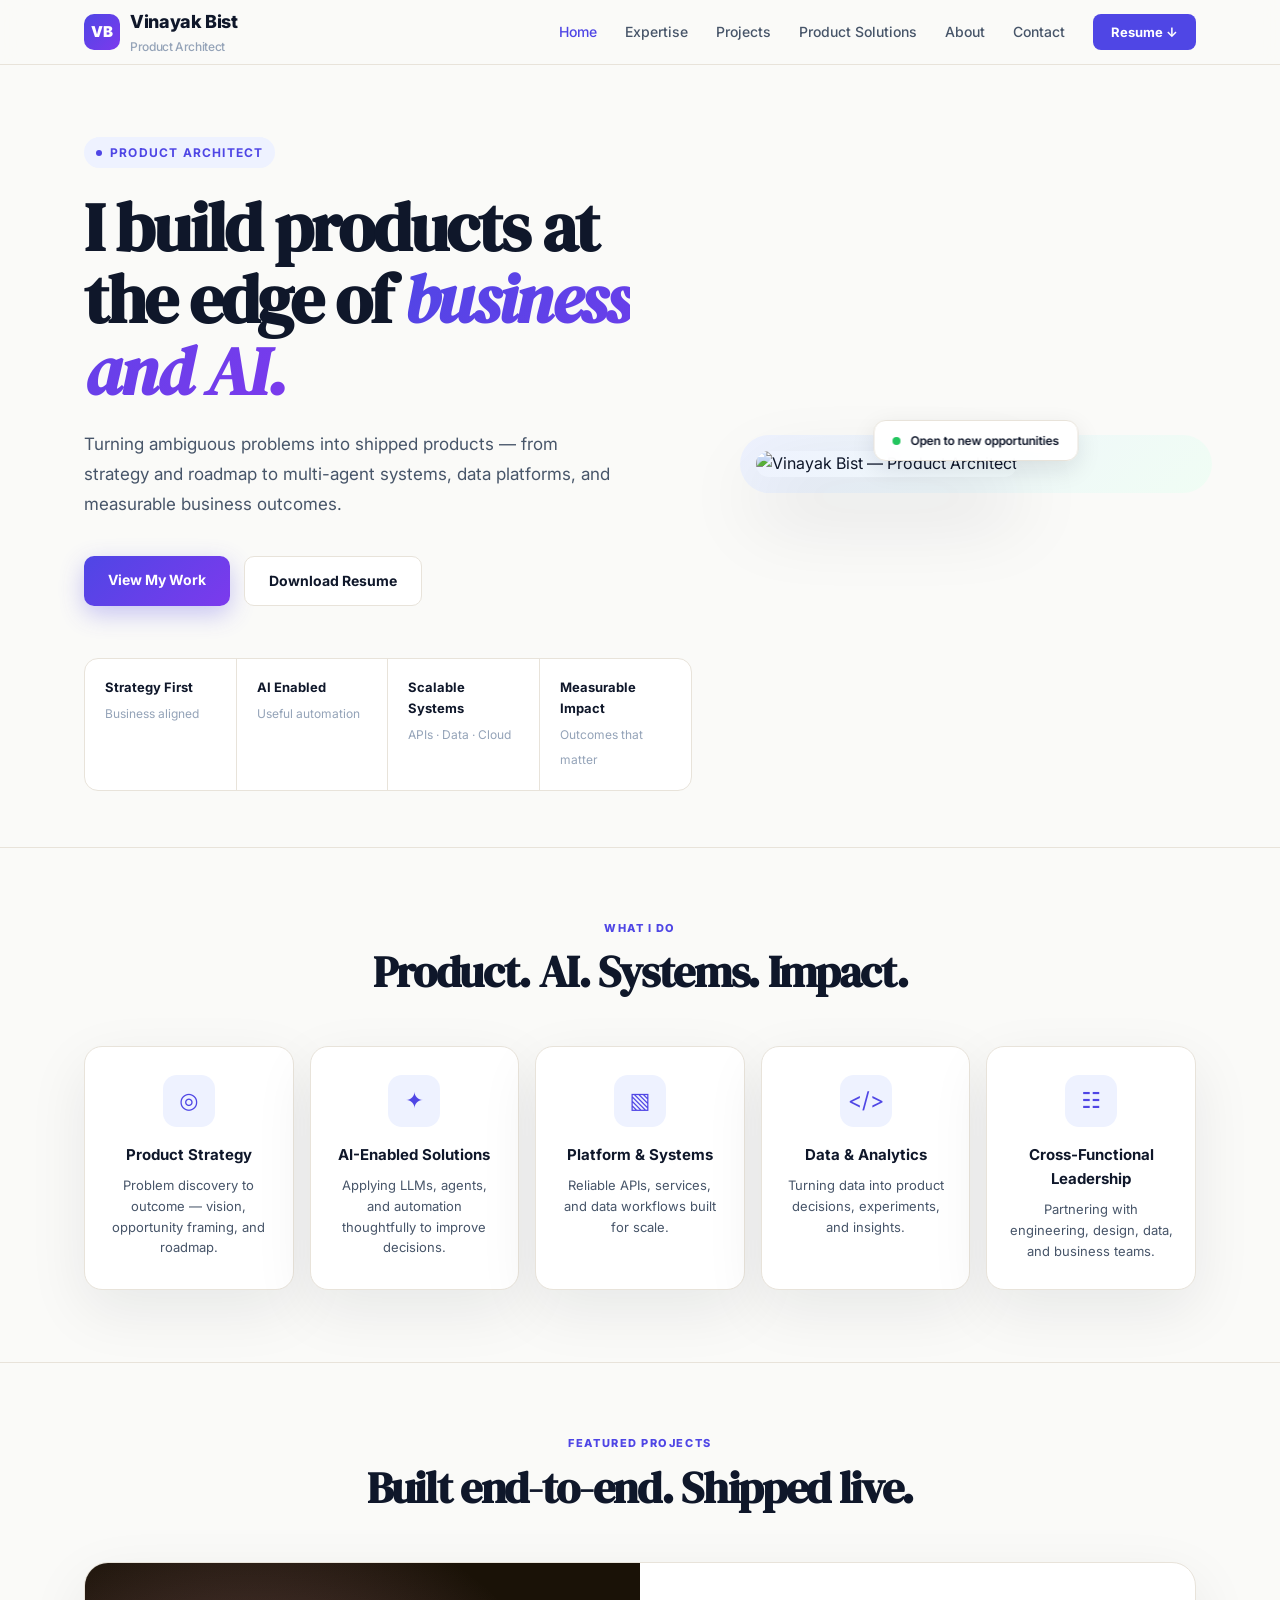
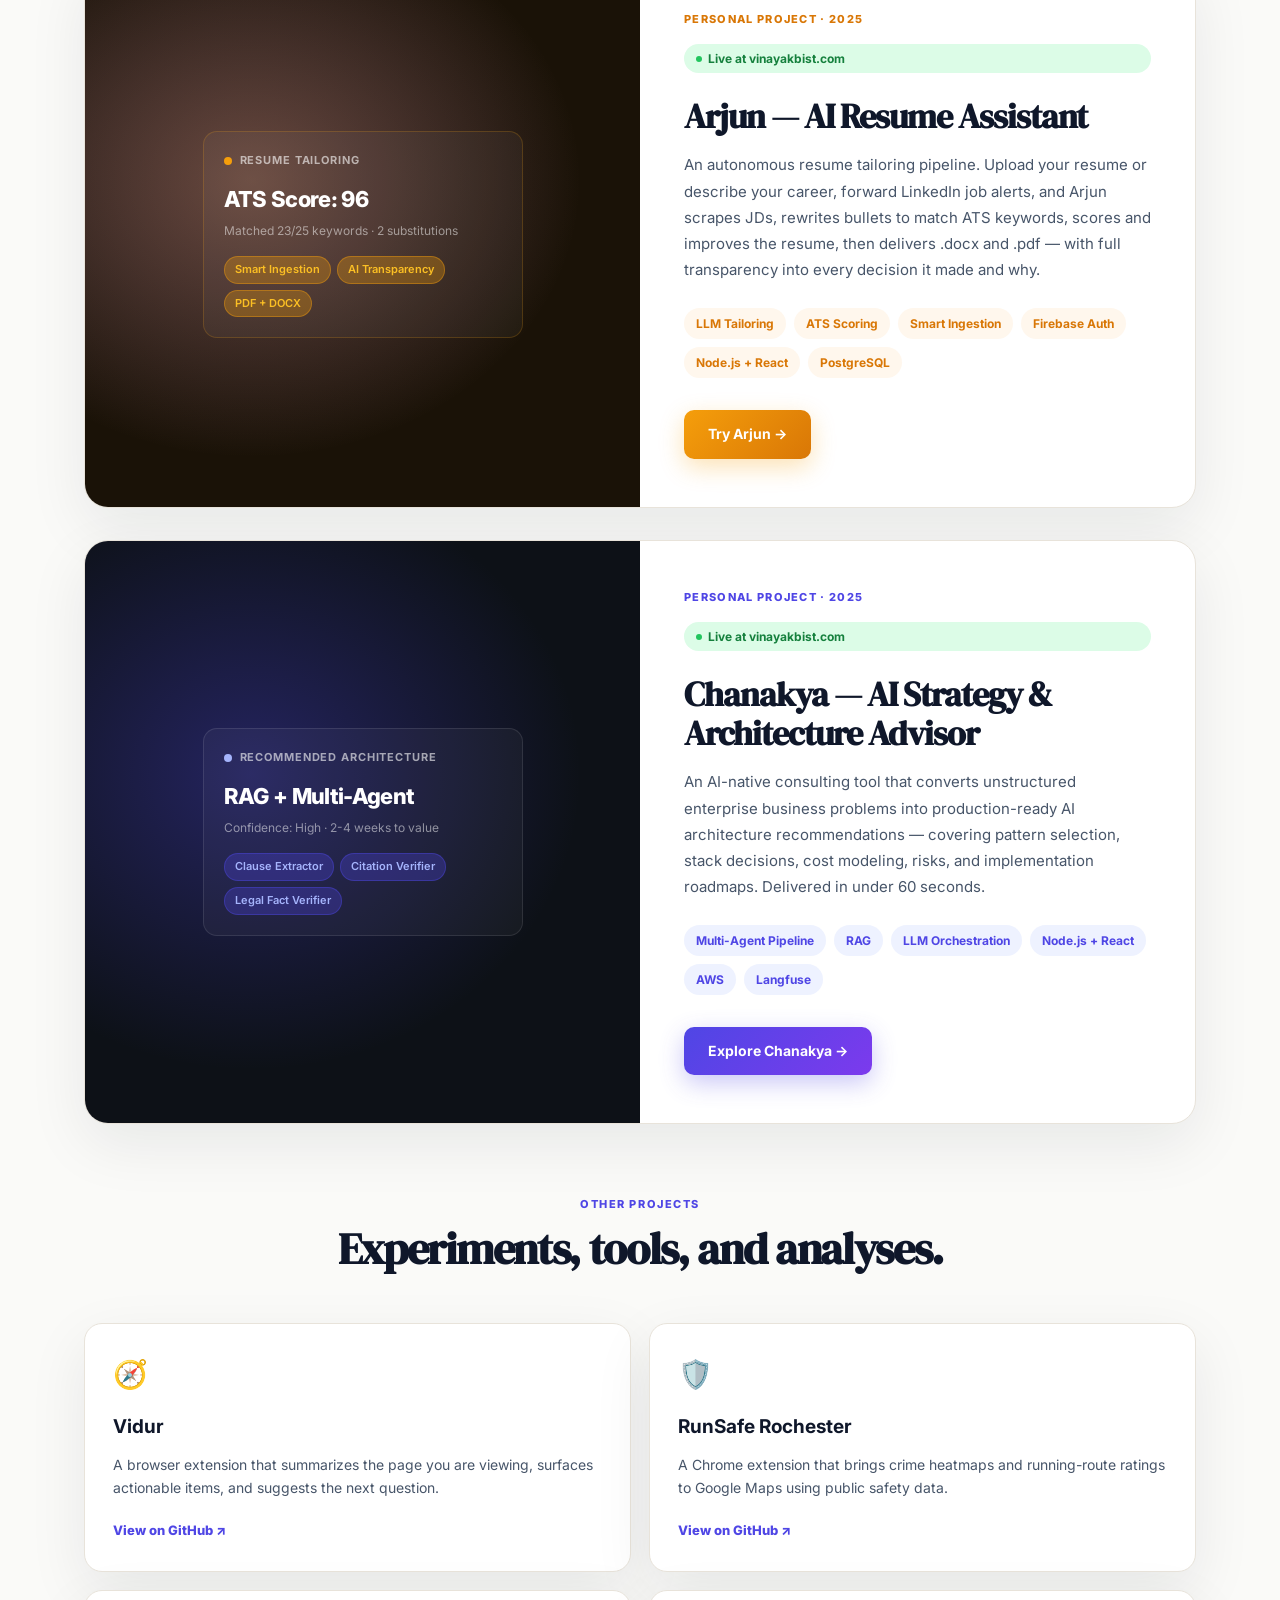
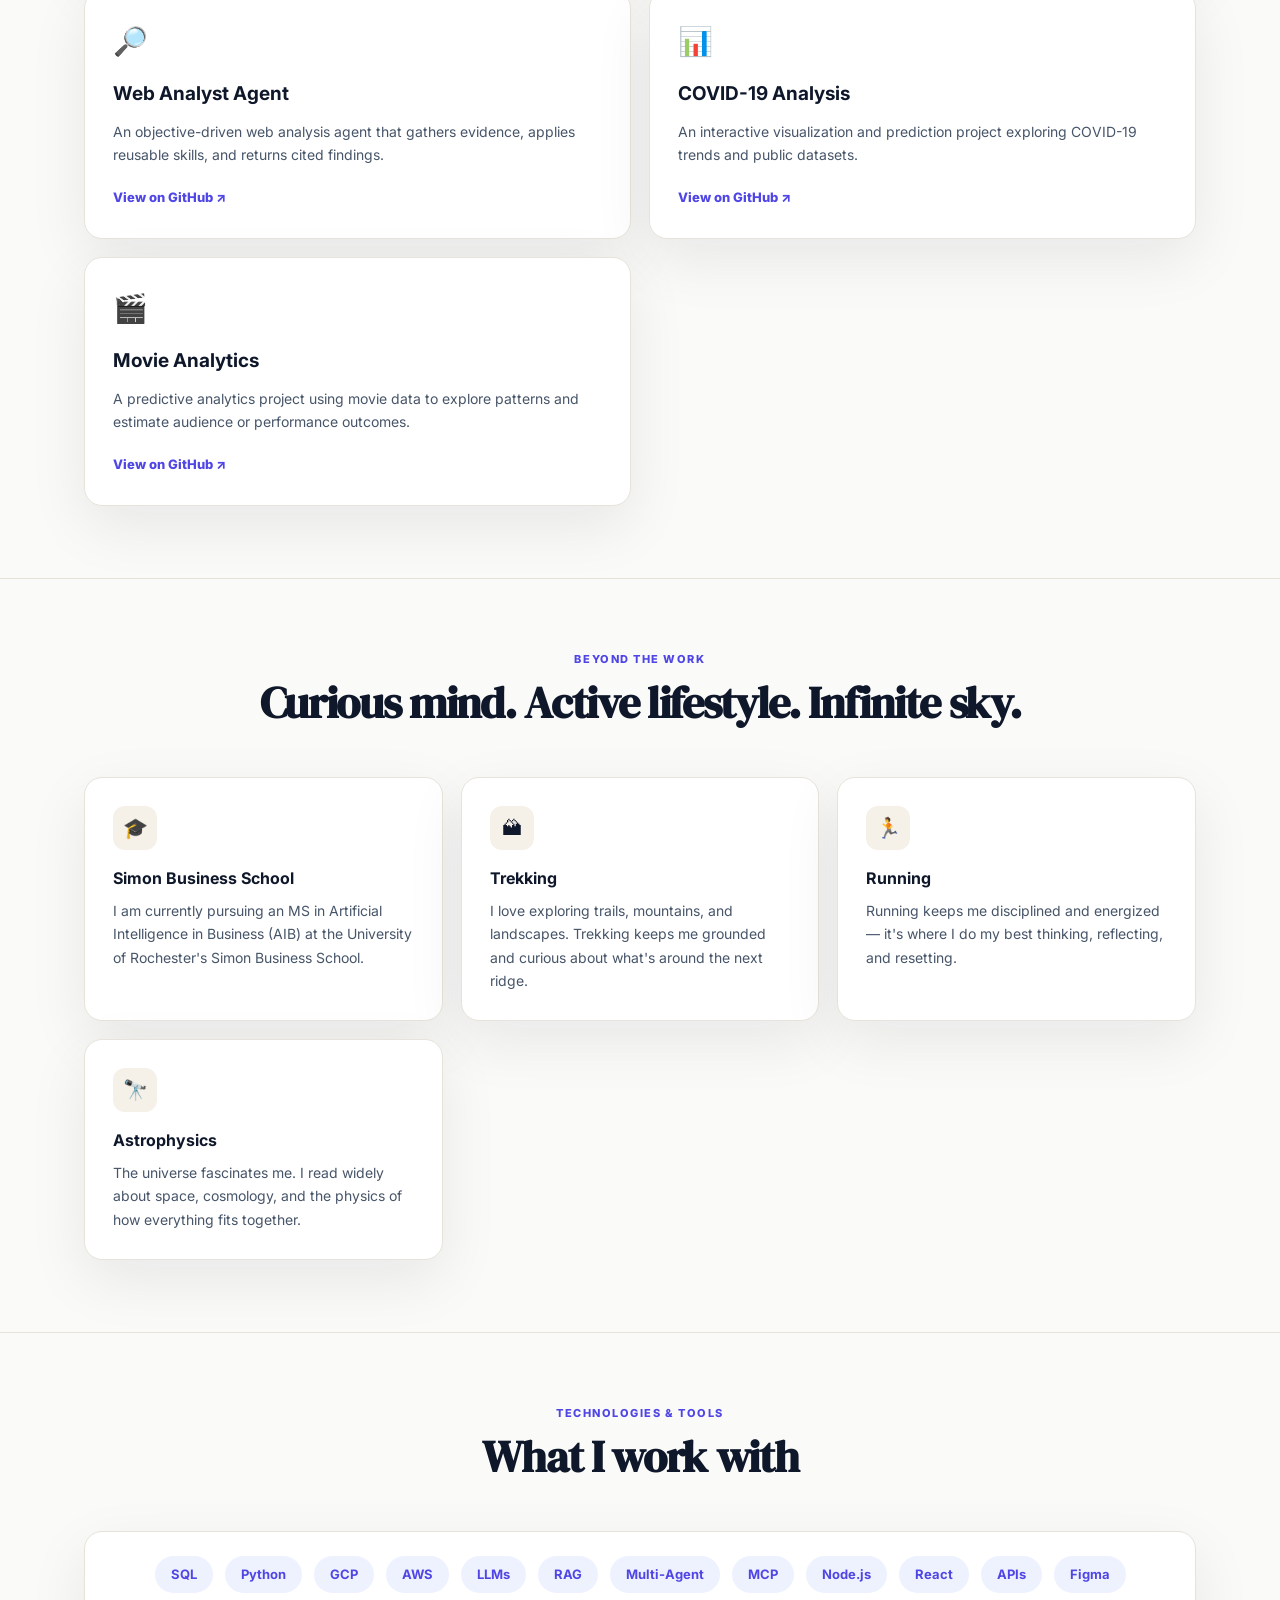
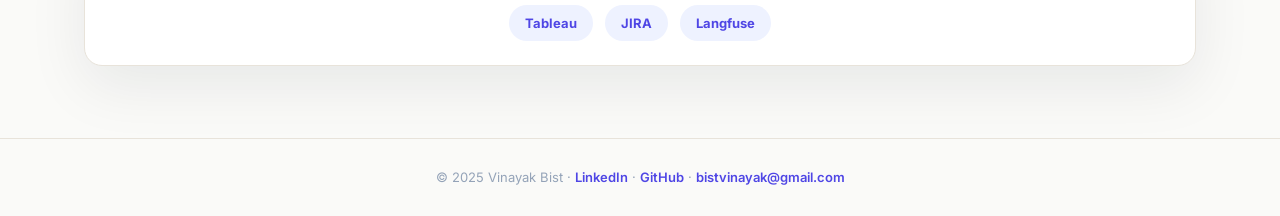
==== commit 81af4f01: "Add other public GitHub projects" ====
--- a/index.html
+++ b/index.html
@@ -304,6 +304,25 @@
       font-size: 12px; font-weight: 700; margin-bottom: 24px;
     }
     .live-dot { width: 6px; height: 6px; border-radius: 50%; background: #22c55e; }
+    .other-projects {
+      display: grid;
+      grid-template-columns: repeat(2, 1fr);
+      gap: 18px;
+      margin-top: 32px;
+    }
+    .other-project-card {
+      background: white;
+      border: 1px solid var(--border);
+      border-radius: var(--radius);
+      padding: 28px;
+      box-shadow: var(--shadow);
+      transition: transform .2s, box-shadow .2s;
+    }
+    .other-project-card:hover { transform: translateY(-4px); box-shadow: 0 28px 70px rgba(15,23,42,.12); }
+    .other-project-icon { font-size: 28px; margin-bottom: 16px; }
+    .other-project-card h3 { font-size: 19px; margin-bottom: 10px; }
+    .other-project-card p { font-size: 14px; color: var(--text-2); line-height: 1.65; margin-bottom: 18px; }
+    .repo-link { color: var(--accent); font-size: 13px; font-weight: 800; }
 
     /* ── ABOUT / INTERESTS ── */
     .interests { display: grid; grid-template-columns: repeat(3,1fr); gap: 18px; }
@@ -354,6 +373,7 @@
       .principles { grid-template-columns: repeat(2,1fr); }
       .cards { grid-template-columns: repeat(2,1fr); }
       .project-card { grid-template-columns: 1fr; }
+      .other-projects { grid-template-columns: 1fr; }
       .interests { grid-template-columns: 1fr; }
     }
   </style>
@@ -551,6 +571,43 @@
           <a class="btn-primary" href="/projects/chanakya/" style="display:inline-block;width:fit-content">Explore Chanakya →</a>
         </div>
       </div>
+
+      <div class="section-label" style="margin-top:72px">
+        <div class="section-eyebrow">Other Projects</div>
+        <h2>Experiments, tools, and analyses.</h2>
+      </div>
+      <div class="other-projects">
+        <article class="other-project-card">
+          <div class="other-project-icon">🧭</div>
+          <h3>Vidur</h3>
+          <p>A browser extension that summarizes the page you are viewing, surfaces actionable items, and suggests the next question.</p>
+          <a class="repo-link" href="https://github.com/bistvinayak/vidur" target="_blank" rel="noopener">View on GitHub ↗</a>
+        </article>
+        <article class="other-project-card">
+          <div class="other-project-icon">🛡️</div>
+          <h3>RunSafe Rochester</h3>
+          <p>A Chrome extension that brings crime heatmaps and running-route ratings to Google Maps using public safety data.</p>
+          <a class="repo-link" href="https://github.com/bistvinayak/runsafe-rochester" target="_blank" rel="noopener">View on GitHub ↗</a>
+        </article>
+        <article class="other-project-card">
+          <div class="other-project-icon">🔎</div>
+          <h3>Web Analyst Agent</h3>
+          <p>An objective-driven web analysis agent that gathers evidence, applies reusable skills, and returns cited findings.</p>
+          <a class="repo-link" href="https://github.com/bistvinayak/web-analyst-agent" target="_blank" rel="noopener">View on GitHub ↗</a>
+        </article>
+        <article class="other-project-card">
+          <div class="other-project-icon">📊</div>
+          <h3>COVID-19 Analysis</h3>
+          <p>An interactive visualization and prediction project exploring COVID-19 trends and public datasets.</p>
+          <a class="repo-link" href="https://github.com/bistvinayak/COVID19--Analysis-Interactive-Visualizations-and-Prediction" target="_blank" rel="noopener">View on GitHub ↗</a>
+        </article>
+        <article class="other-project-card">
+          <div class="other-project-icon">🎬</div>
+          <h3>Movie Analytics</h3>
+          <p>A predictive analytics project using movie data to explore patterns and estimate audience or performance outcomes.</p>
+          <a class="repo-link" href="https://github.com/bistvinayak/Predictive-Analytics-for-Movie" target="_blank" rel="noopener">View on GitHub ↗</a>
+        </article>
+      </div>
     </div>
   </section>
 
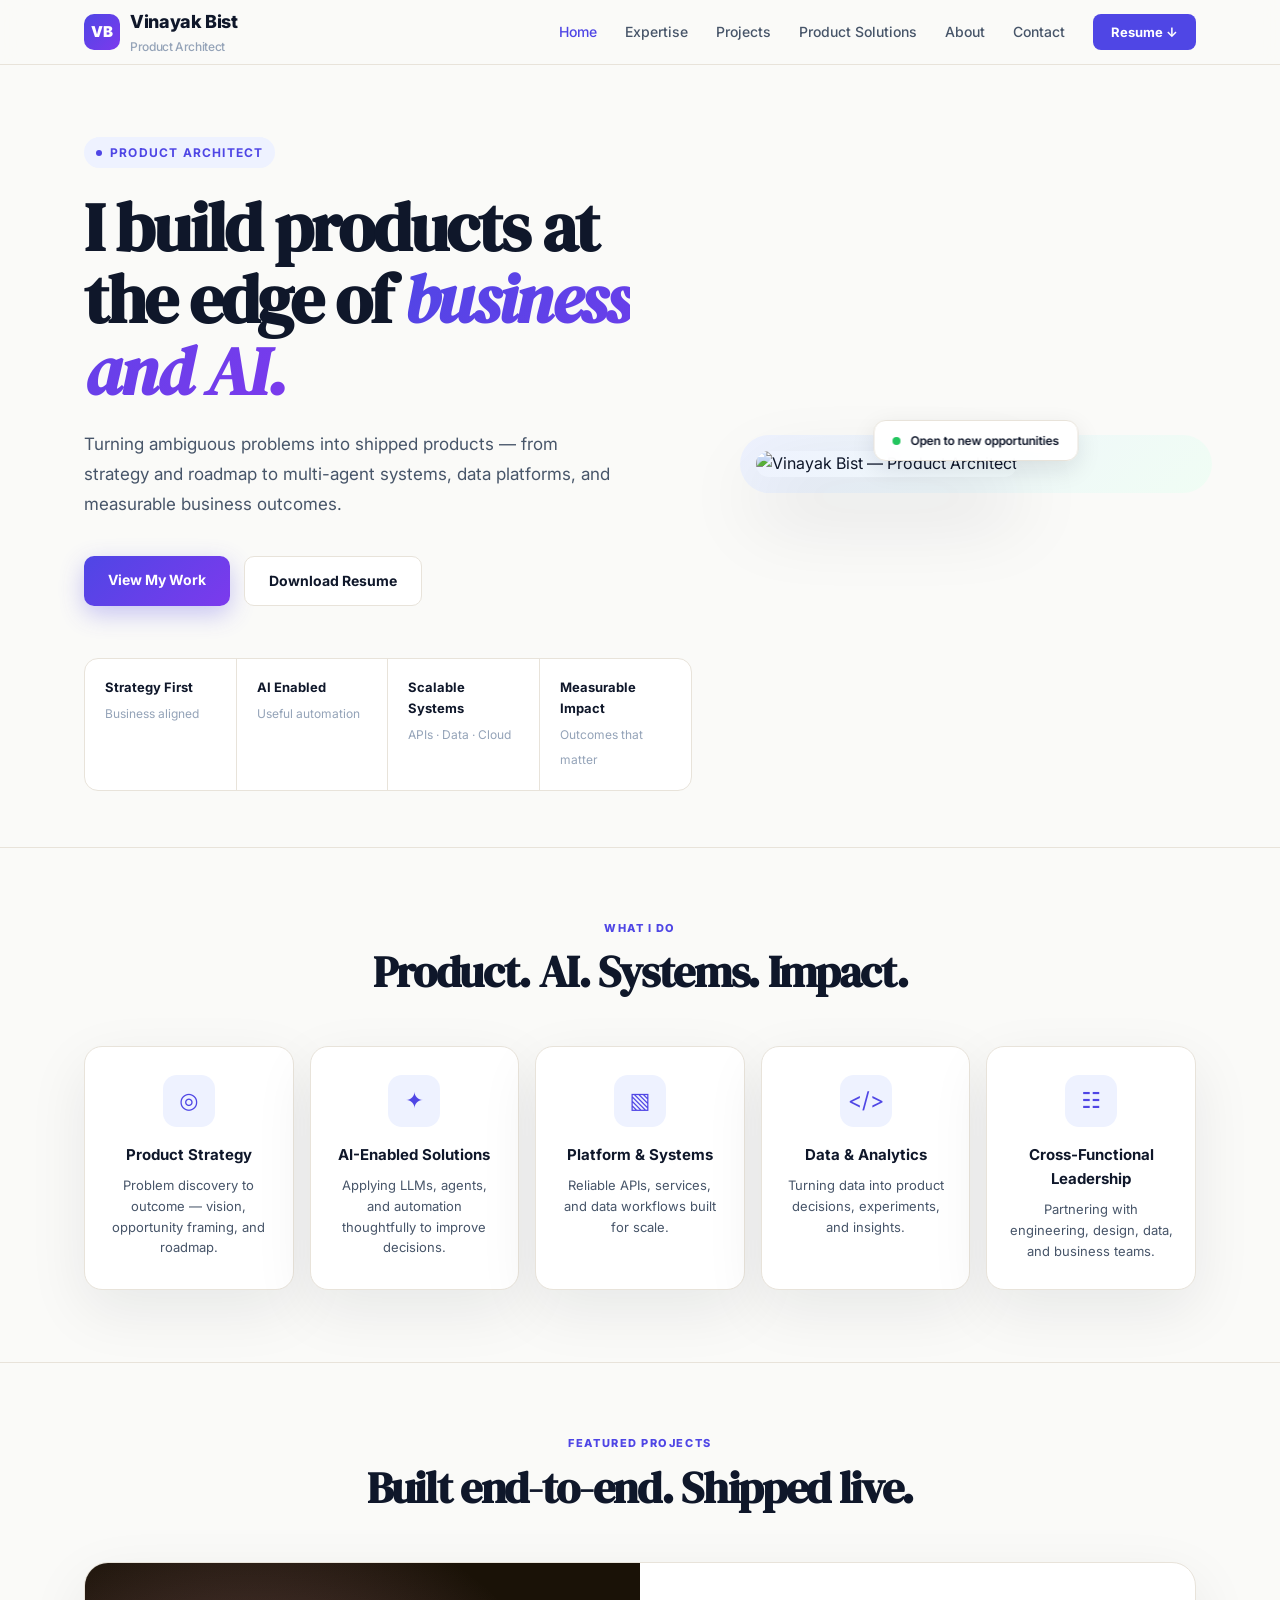
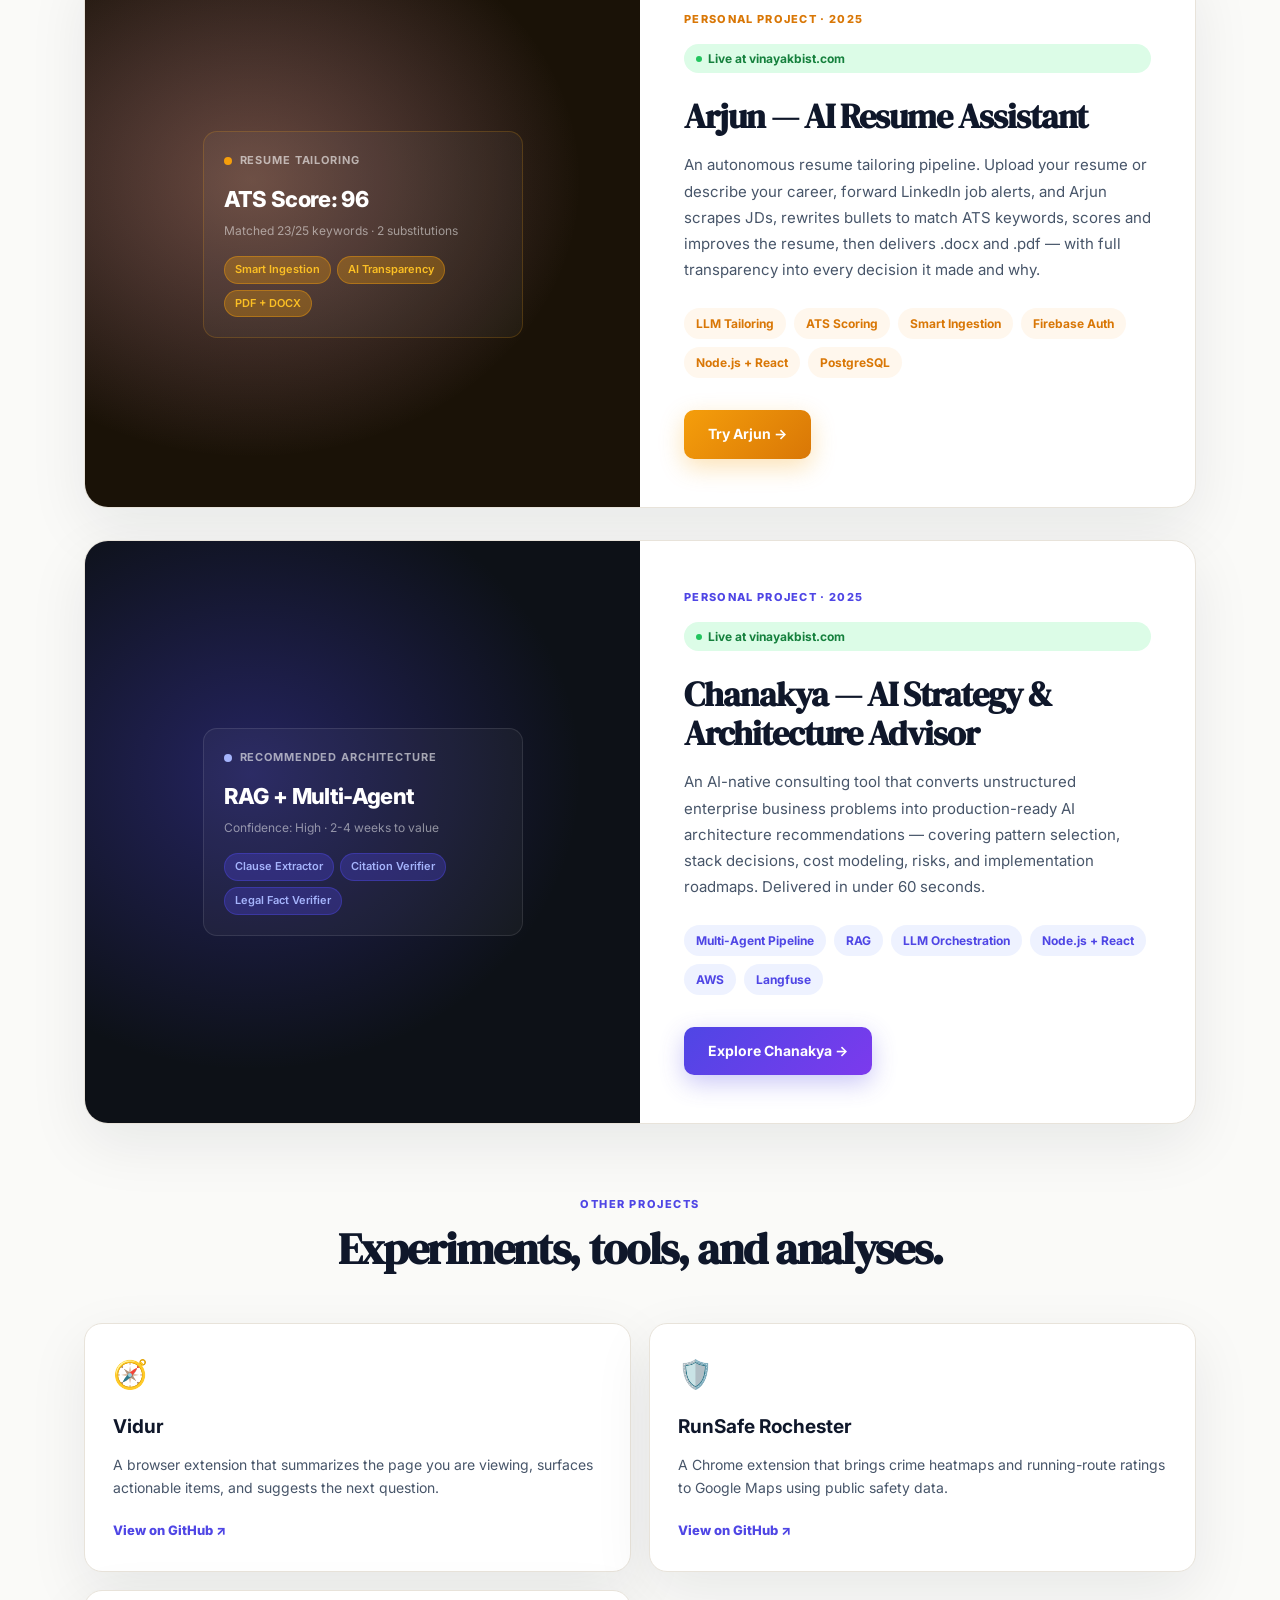
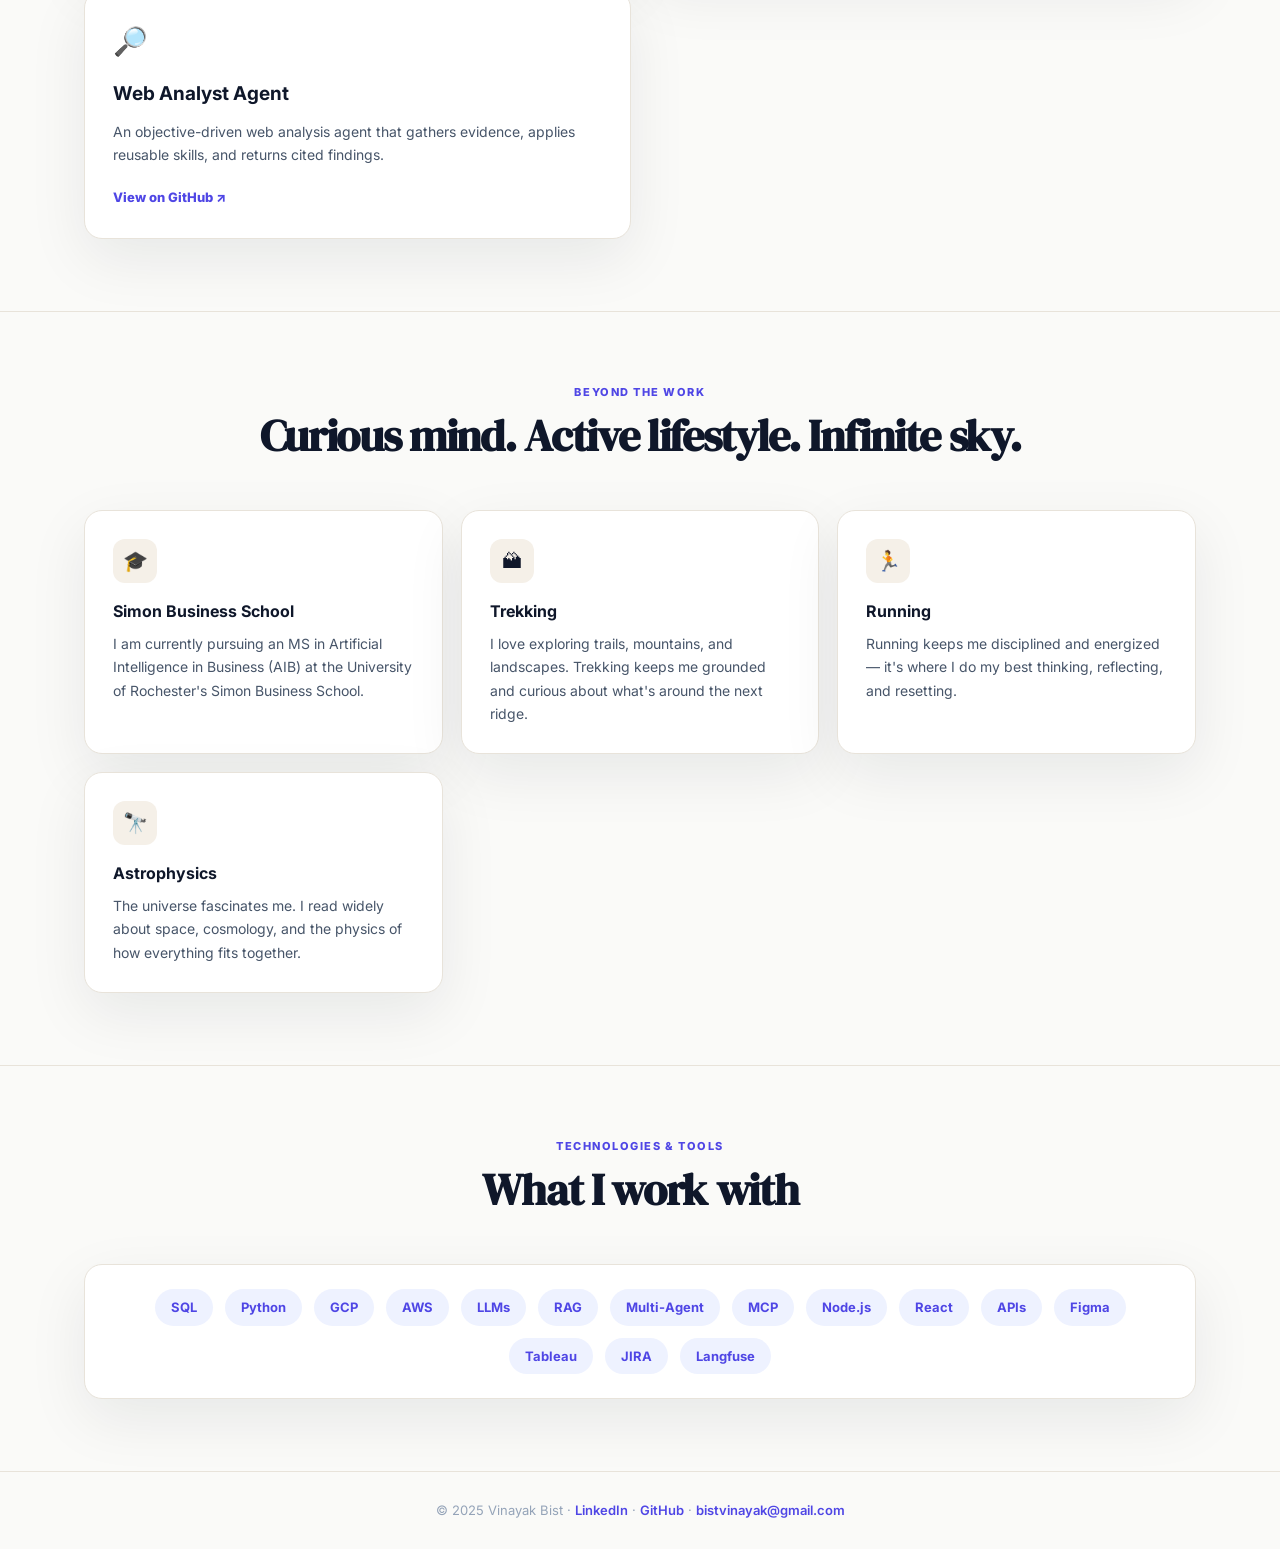
==== commit 48c9c408: "Remove legacy analytics projects from portfolio" ====
--- a/index.html
+++ b/index.html
@@ -595,18 +595,6 @@
           <p>An objective-driven web analysis agent that gathers evidence, applies reusable skills, and returns cited findings.</p>
           <a class="repo-link" href="https://github.com/bistvinayak/web-analyst-agent" target="_blank" rel="noopener">View on GitHub ↗</a>
         </article>
-        <article class="other-project-card">
-          <div class="other-project-icon">📊</div>
-          <h3>COVID-19 Analysis</h3>
-          <p>An interactive visualization and prediction project exploring COVID-19 trends and public datasets.</p>
-          <a class="repo-link" href="https://github.com/bistvinayak/COVID19--Analysis-Interactive-Visualizations-and-Prediction" target="_blank" rel="noopener">View on GitHub ↗</a>
-        </article>
-        <article class="other-project-card">
-          <div class="other-project-icon">🎬</div>
-          <h3>Movie Analytics</h3>
-          <p>A predictive analytics project using movie data to explore patterns and estimate audience or performance outcomes.</p>
-          <a class="repo-link" href="https://github.com/bistvinayak/Predictive-Analytics-for-Movie" target="_blank" rel="noopener">View on GitHub ↗</a>
-        </article>
       </div>
     </div>
   </section>
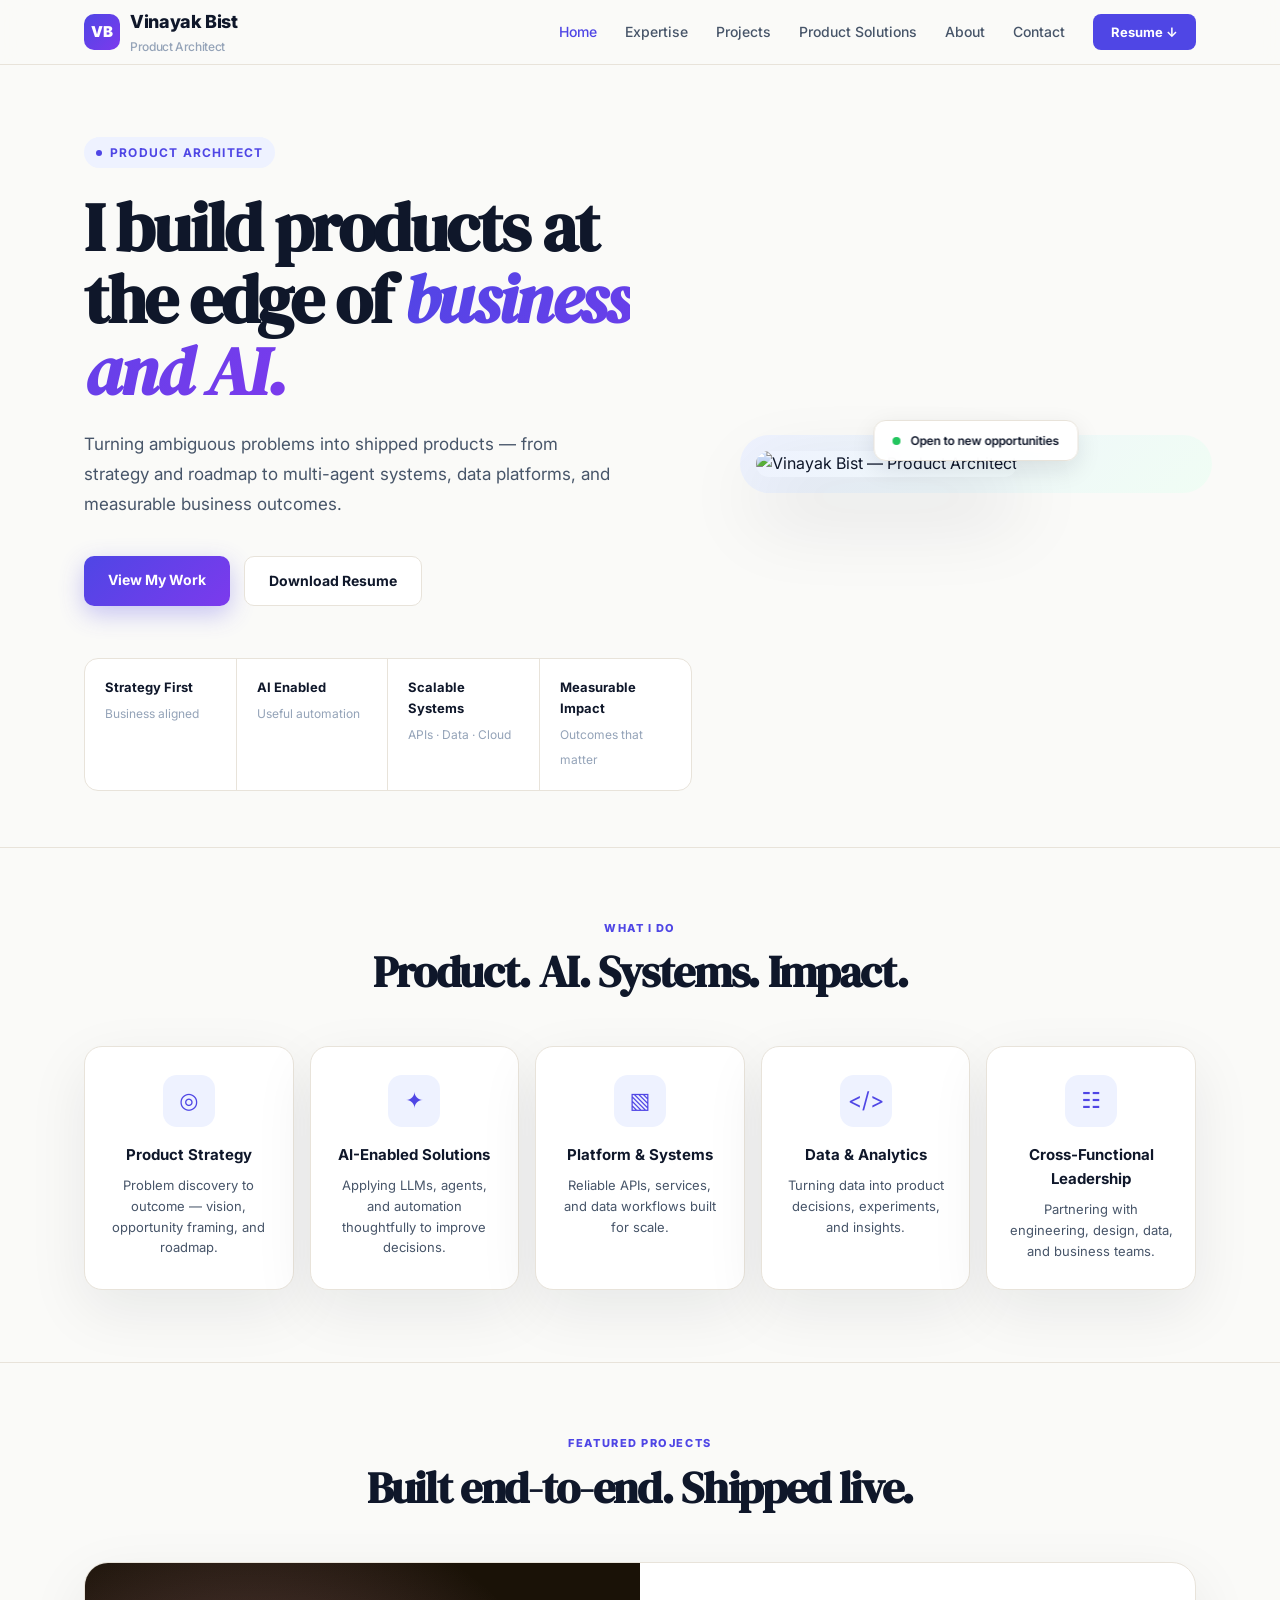
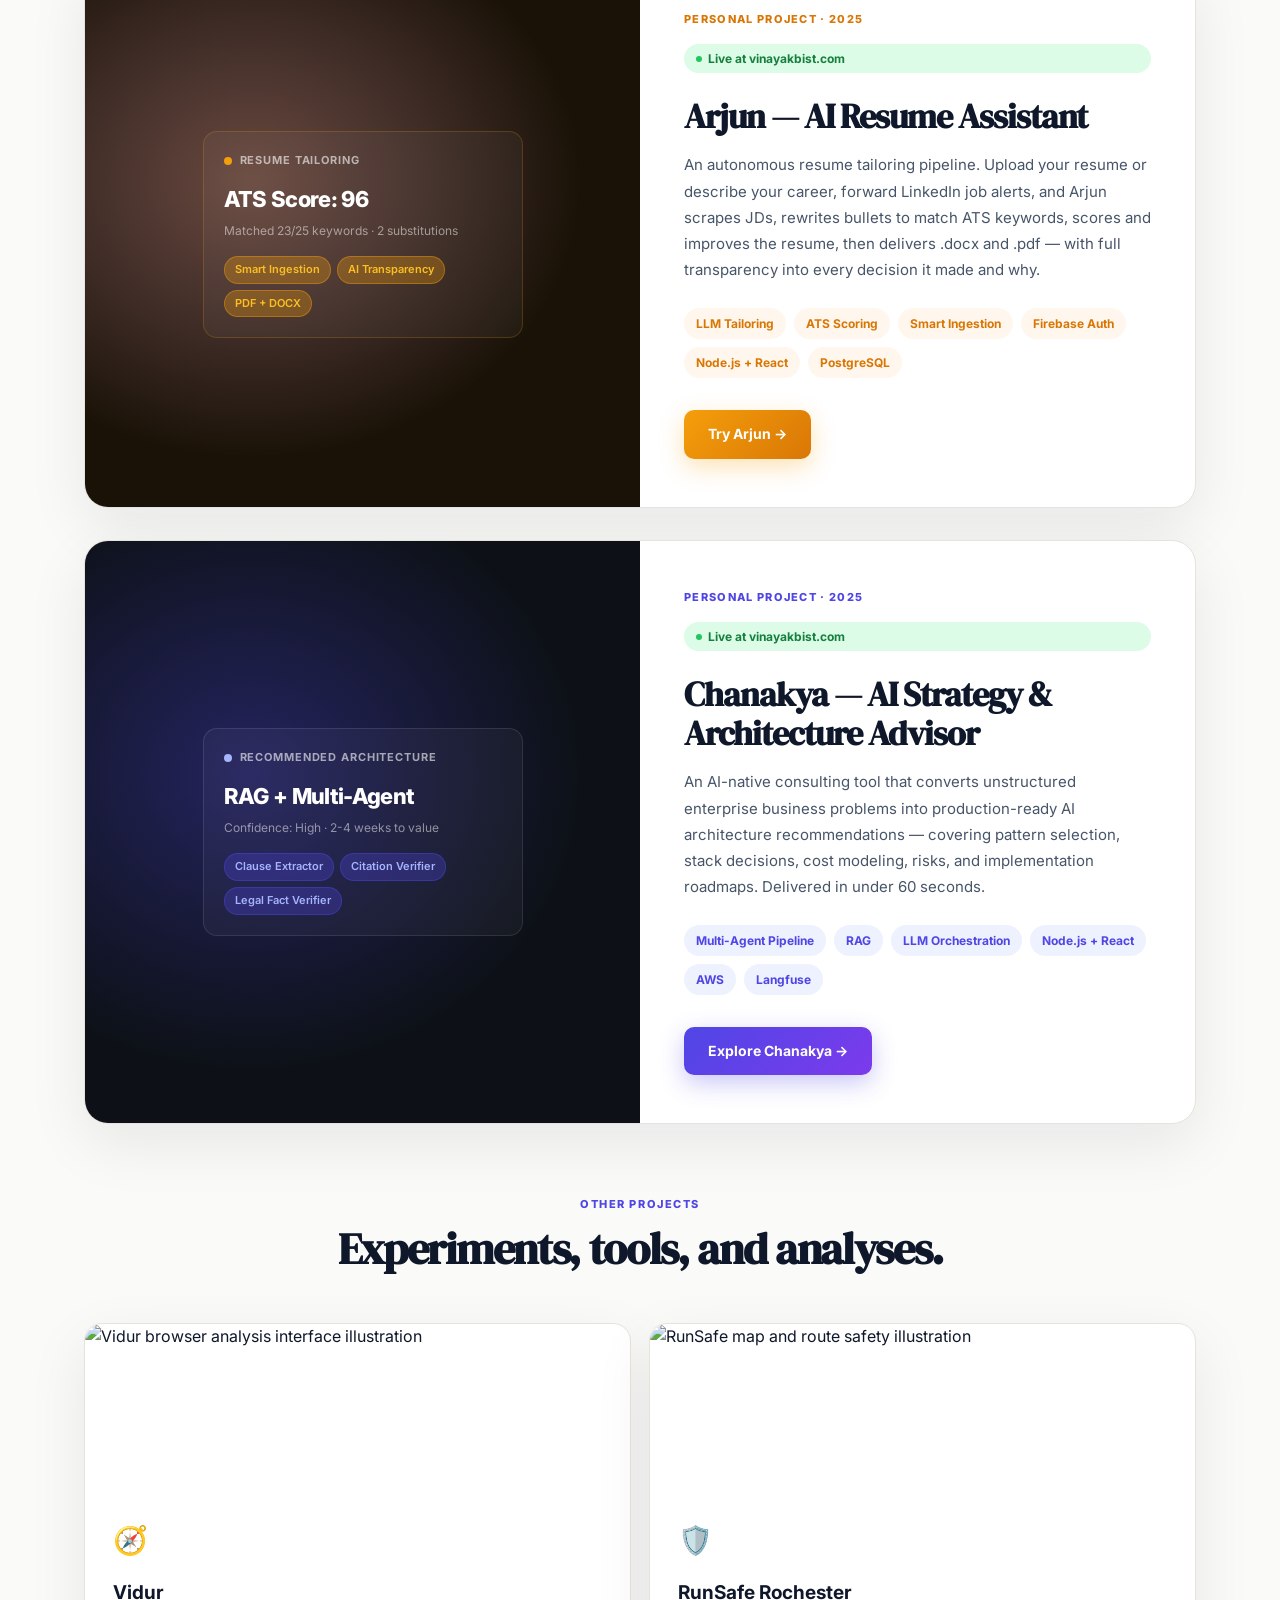
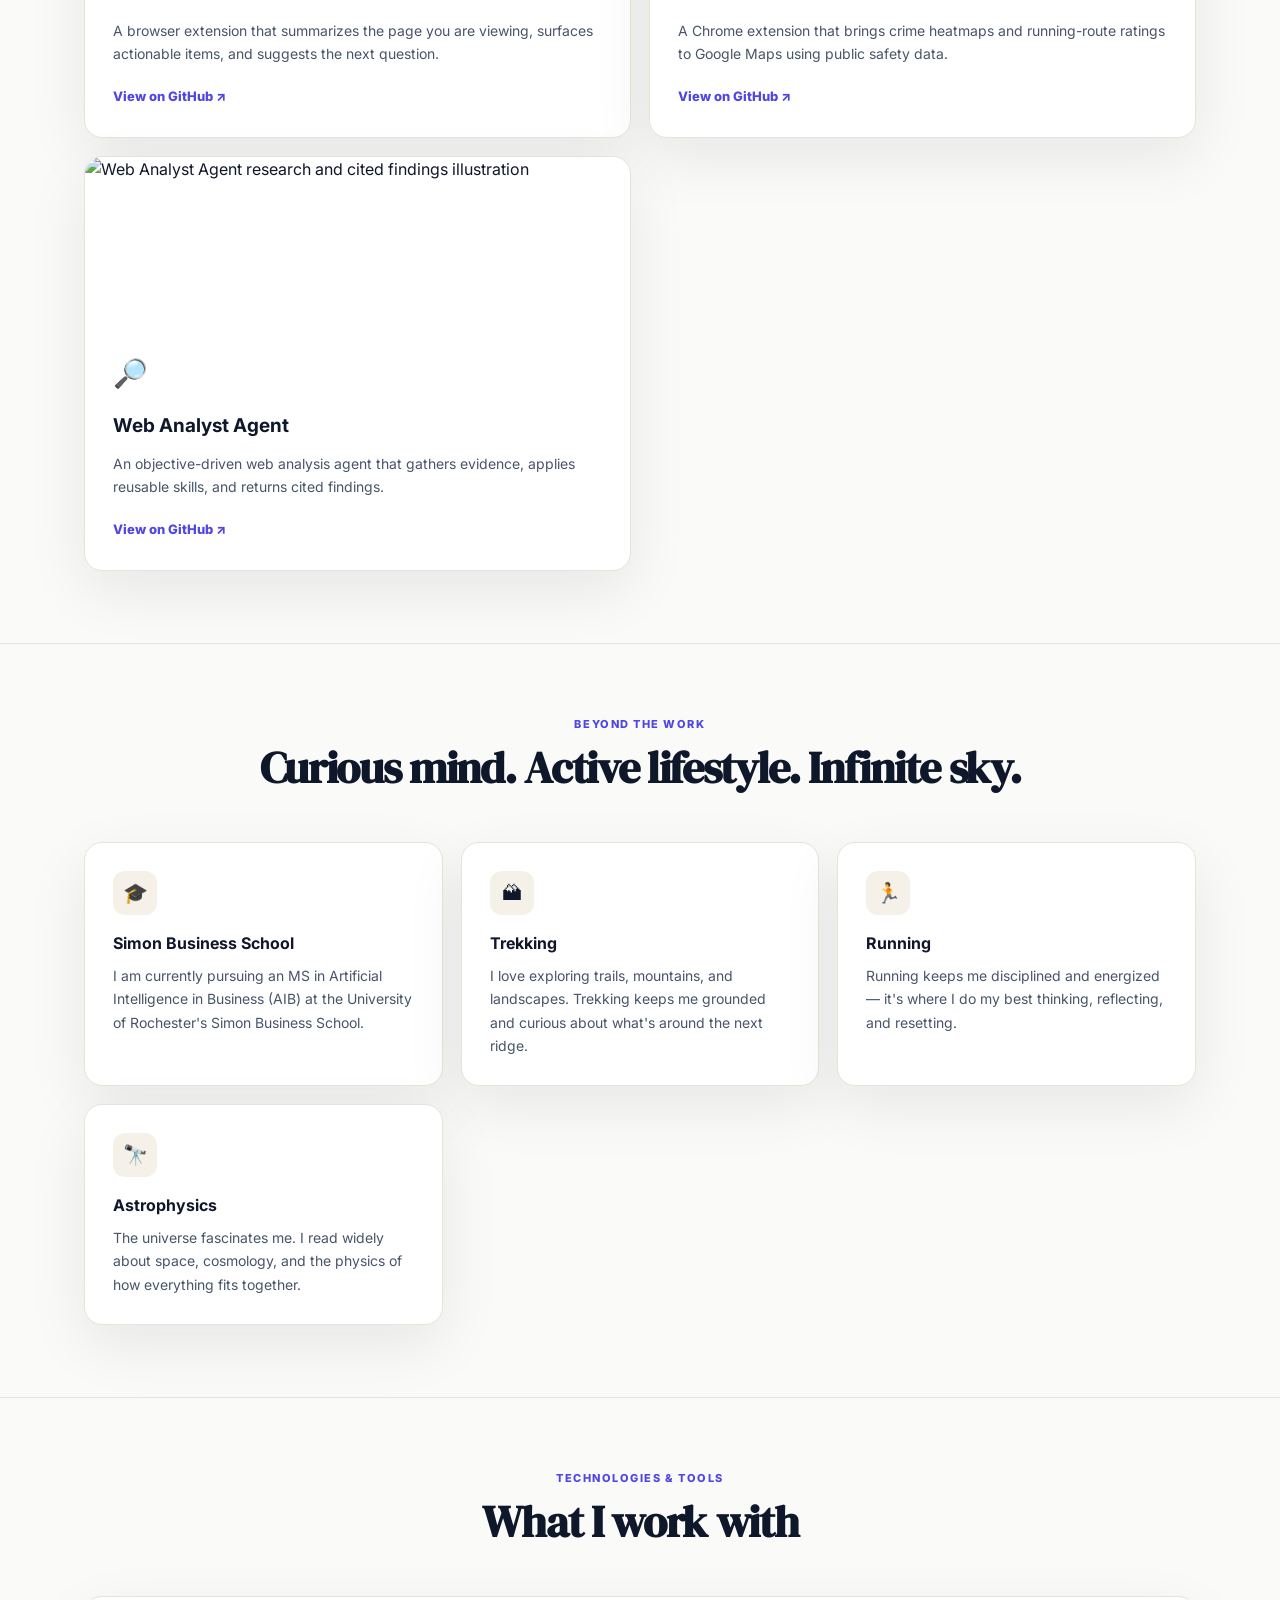
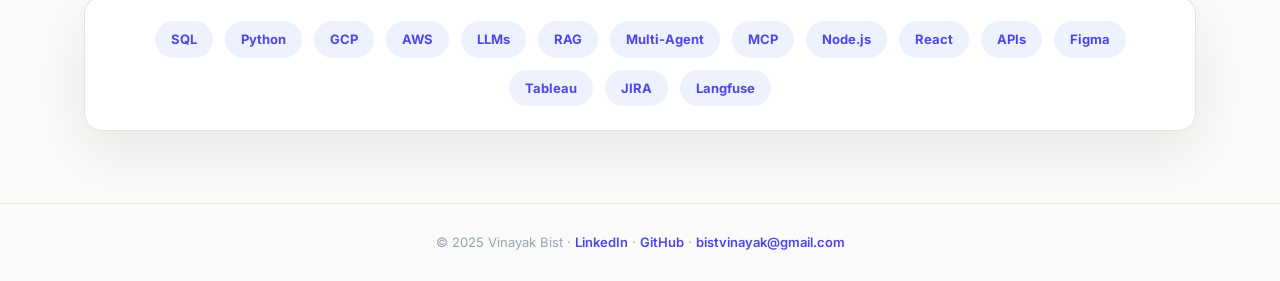
==== commit acb2709f: "Add project visuals to portfolio cards" ====
--- a/index.html
+++ b/index.html
@@ -319,6 +319,7 @@
       transition: transform .2s, box-shadow .2s;
     }
     .other-project-card:hover { transform: translateY(-4px); box-shadow: 0 28px 70px rgba(15,23,42,.12); }
+    .other-project-image { width: calc(100% + 56px); height: 170px; object-fit: cover; display: block; margin: -28px -28px 24px; border-radius: var(--radius) var(--radius) 0 0; }
     .other-project-icon { font-size: 28px; margin-bottom: 16px; }
     .other-project-card h3 { font-size: 19px; margin-bottom: 10px; }
     .other-project-card p { font-size: 14px; color: var(--text-2); line-height: 1.65; margin-bottom: 18px; }
@@ -578,18 +579,21 @@
       </div>
       <div class="other-projects">
         <article class="other-project-card">
+          <img class="other-project-image" src="/projects/visuals/vidur.svg" alt="Vidur browser analysis interface illustration" />
           <div class="other-project-icon">🧭</div>
           <h3>Vidur</h3>
           <p>A browser extension that summarizes the page you are viewing, surfaces actionable items, and suggests the next question.</p>
           <a class="repo-link" href="https://github.com/bistvinayak/vidur" target="_blank" rel="noopener">View on GitHub ↗</a>
         </article>
         <article class="other-project-card">
+          <img class="other-project-image" src="/projects/visuals/runsafe.svg" alt="RunSafe map and route safety illustration" />
           <div class="other-project-icon">🛡️</div>
           <h3>RunSafe Rochester</h3>
           <p>A Chrome extension that brings crime heatmaps and running-route ratings to Google Maps using public safety data.</p>
           <a class="repo-link" href="https://github.com/bistvinayak/runsafe-rochester" target="_blank" rel="noopener">View on GitHub ↗</a>
         </article>
         <article class="other-project-card">
+          <img class="other-project-image" src="/projects/visuals/web-analyst-agent.svg" alt="Web Analyst Agent research and cited findings illustration" />
           <div class="other-project-icon">🔎</div>
           <h3>Web Analyst Agent</h3>
           <p>An objective-driven web analysis agent that gathers evidence, applies reusable skills, and returns cited findings.</p>
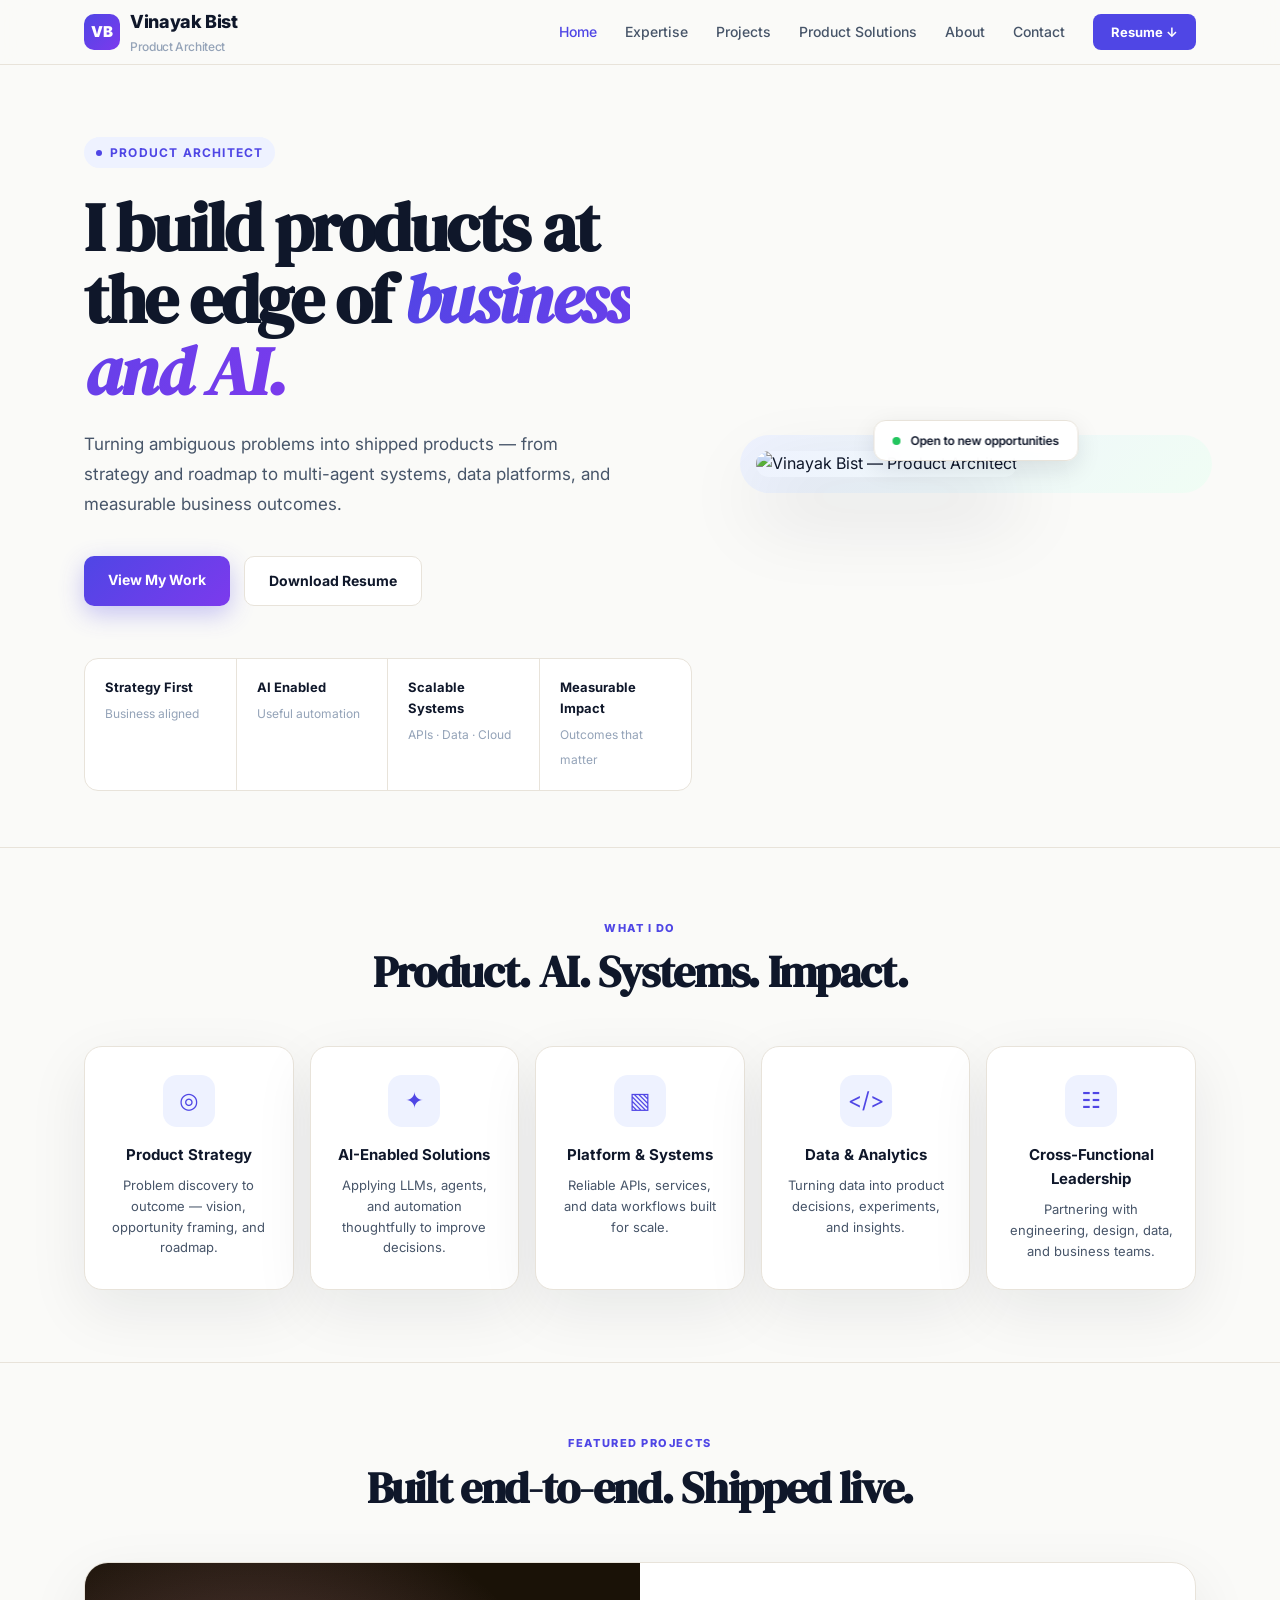
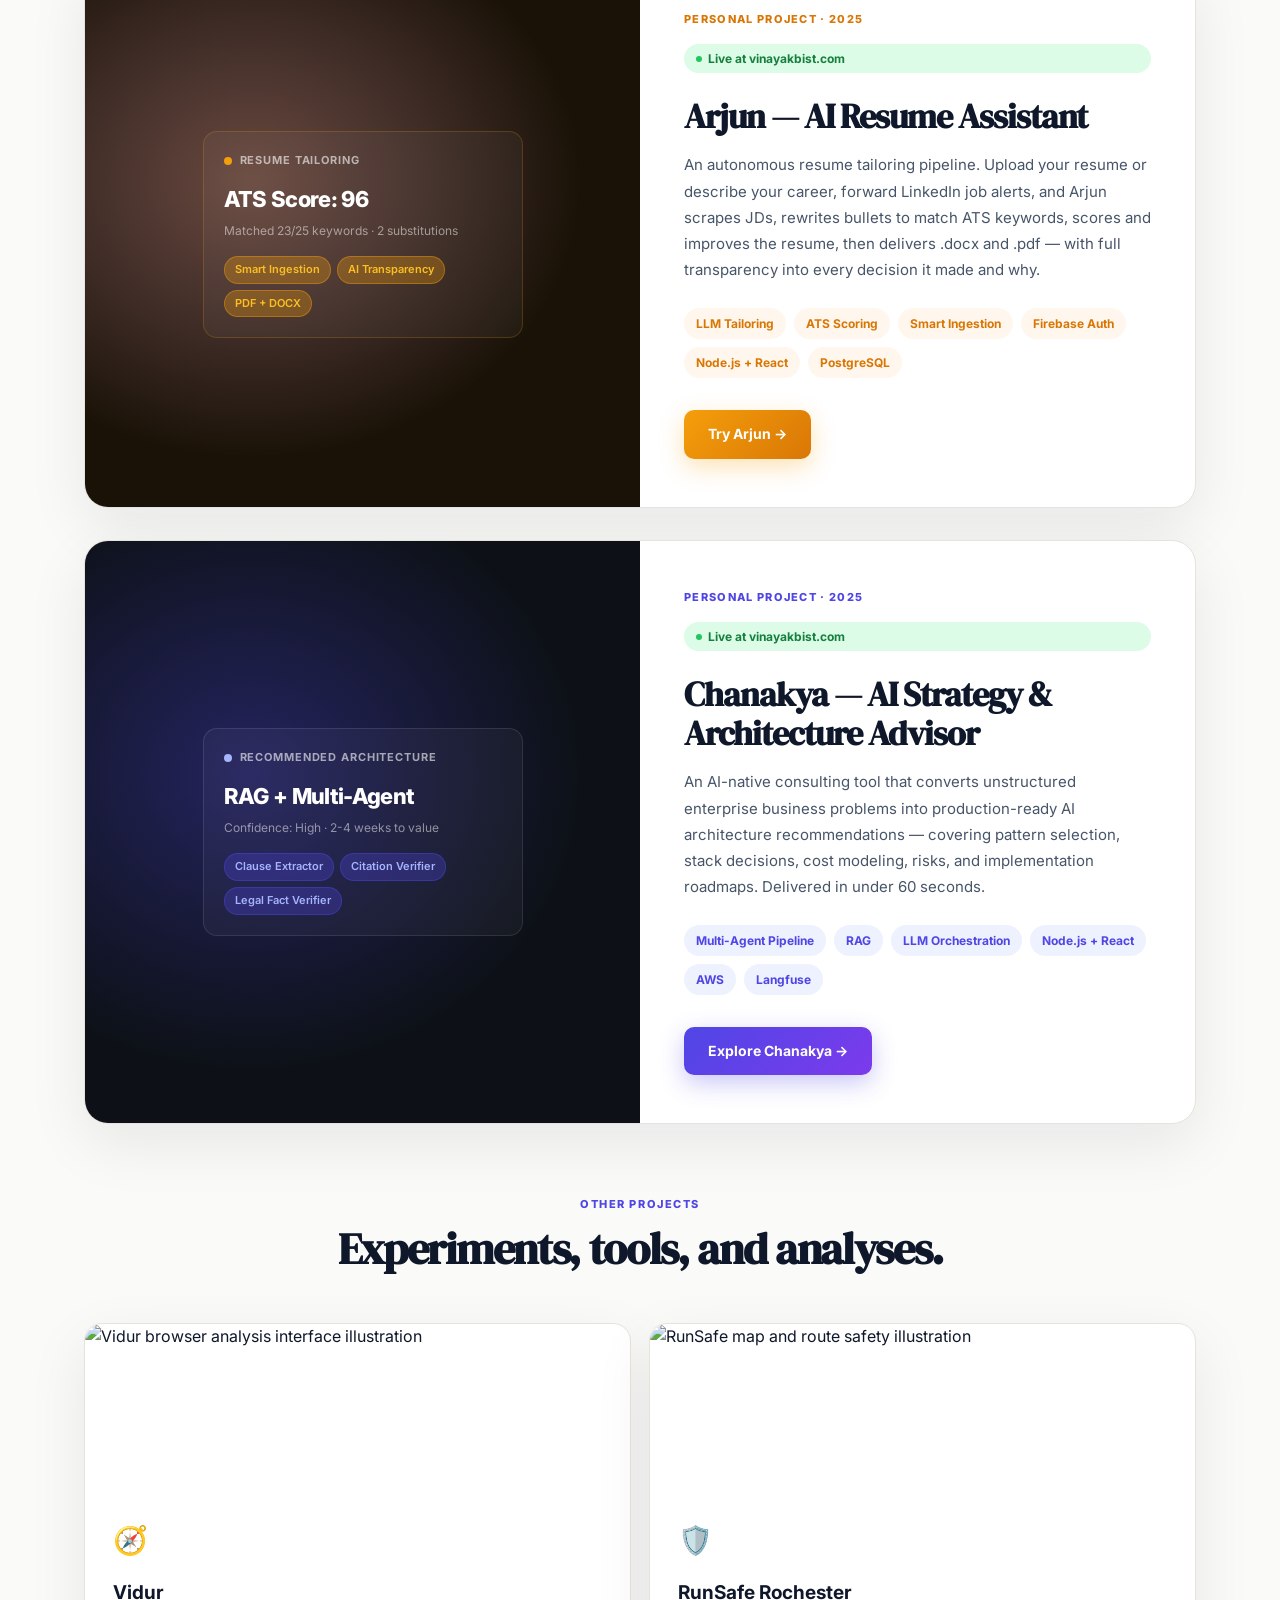
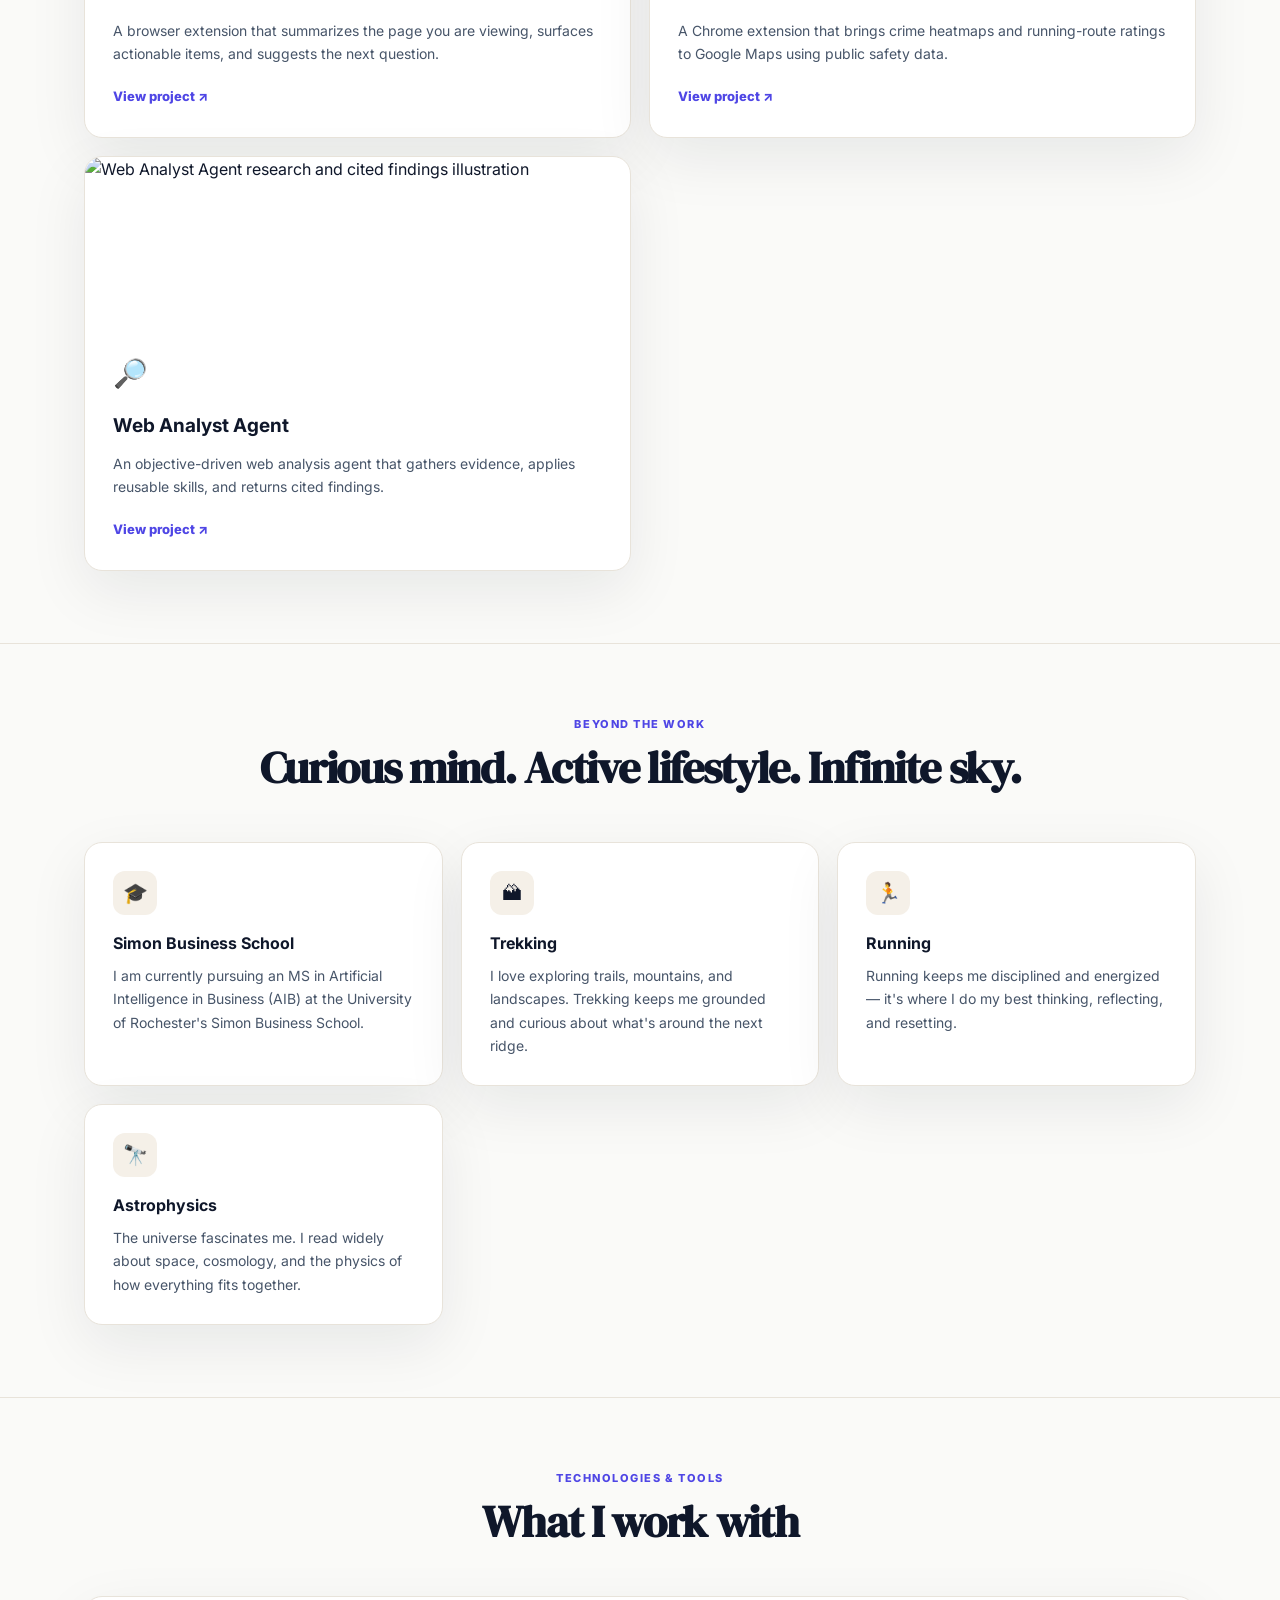
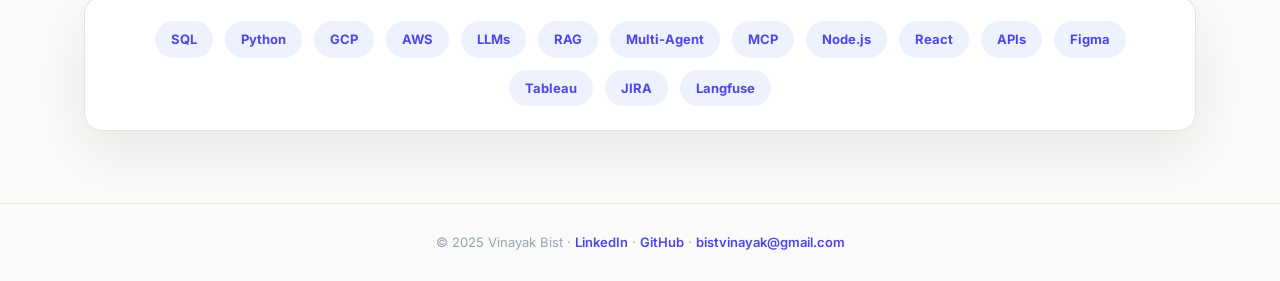
==== commit 025a2dc9: "Add detailed pages for new portfolio projects" ====
--- a/index.html
+++ b/index.html
@@ -583,21 +583,21 @@
           <div class="other-project-icon">🧭</div>
           <h3>Vidur</h3>
           <p>A browser extension that summarizes the page you are viewing, surfaces actionable items, and suggests the next question.</p>
-          <a class="repo-link" href="https://github.com/bistvinayak/vidur" target="_blank" rel="noopener">View on GitHub ↗</a>
+          <a class="repo-link" href="/projects/vidur/">View project ↗</a>
         </article>
         <article class="other-project-card">
           <img class="other-project-image" src="/projects/visuals/runsafe.svg" alt="RunSafe map and route safety illustration" />
           <div class="other-project-icon">🛡️</div>
           <h3>RunSafe Rochester</h3>
           <p>A Chrome extension that brings crime heatmaps and running-route ratings to Google Maps using public safety data.</p>
-          <a class="repo-link" href="https://github.com/bistvinayak/runsafe-rochester" target="_blank" rel="noopener">View on GitHub ↗</a>
+          <a class="repo-link" href="/projects/runsafe/">View project ↗</a>
         </article>
         <article class="other-project-card">
           <img class="other-project-image" src="/projects/visuals/web-analyst-agent.svg" alt="Web Analyst Agent research and cited findings illustration" />
           <div class="other-project-icon">🔎</div>
           <h3>Web Analyst Agent</h3>
           <p>An objective-driven web analysis agent that gathers evidence, applies reusable skills, and returns cited findings.</p>
-          <a class="repo-link" href="https://github.com/bistvinayak/web-analyst-agent" target="_blank" rel="noopener">View on GitHub ↗</a>
+          <a class="repo-link" href="/projects/web-analyst-agent/">View project ↗</a>
         </article>
       </div>
     </div>
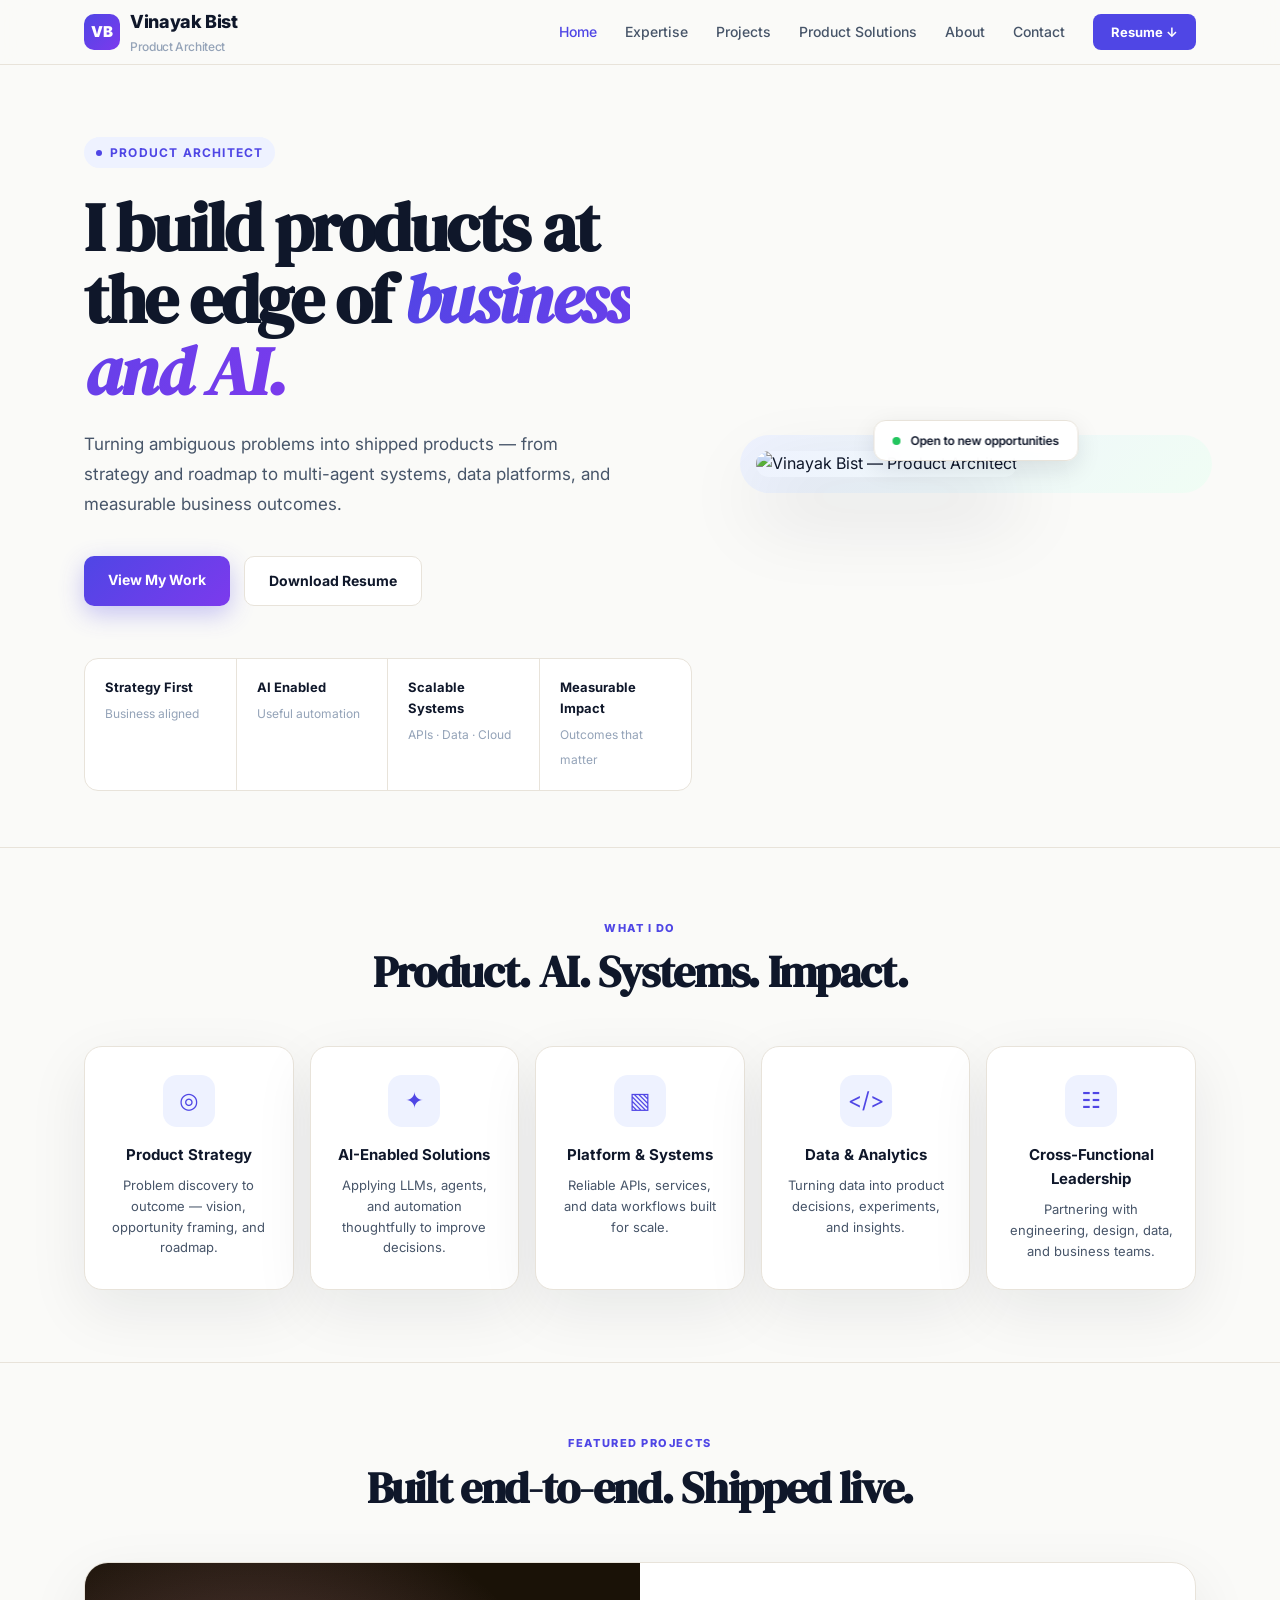
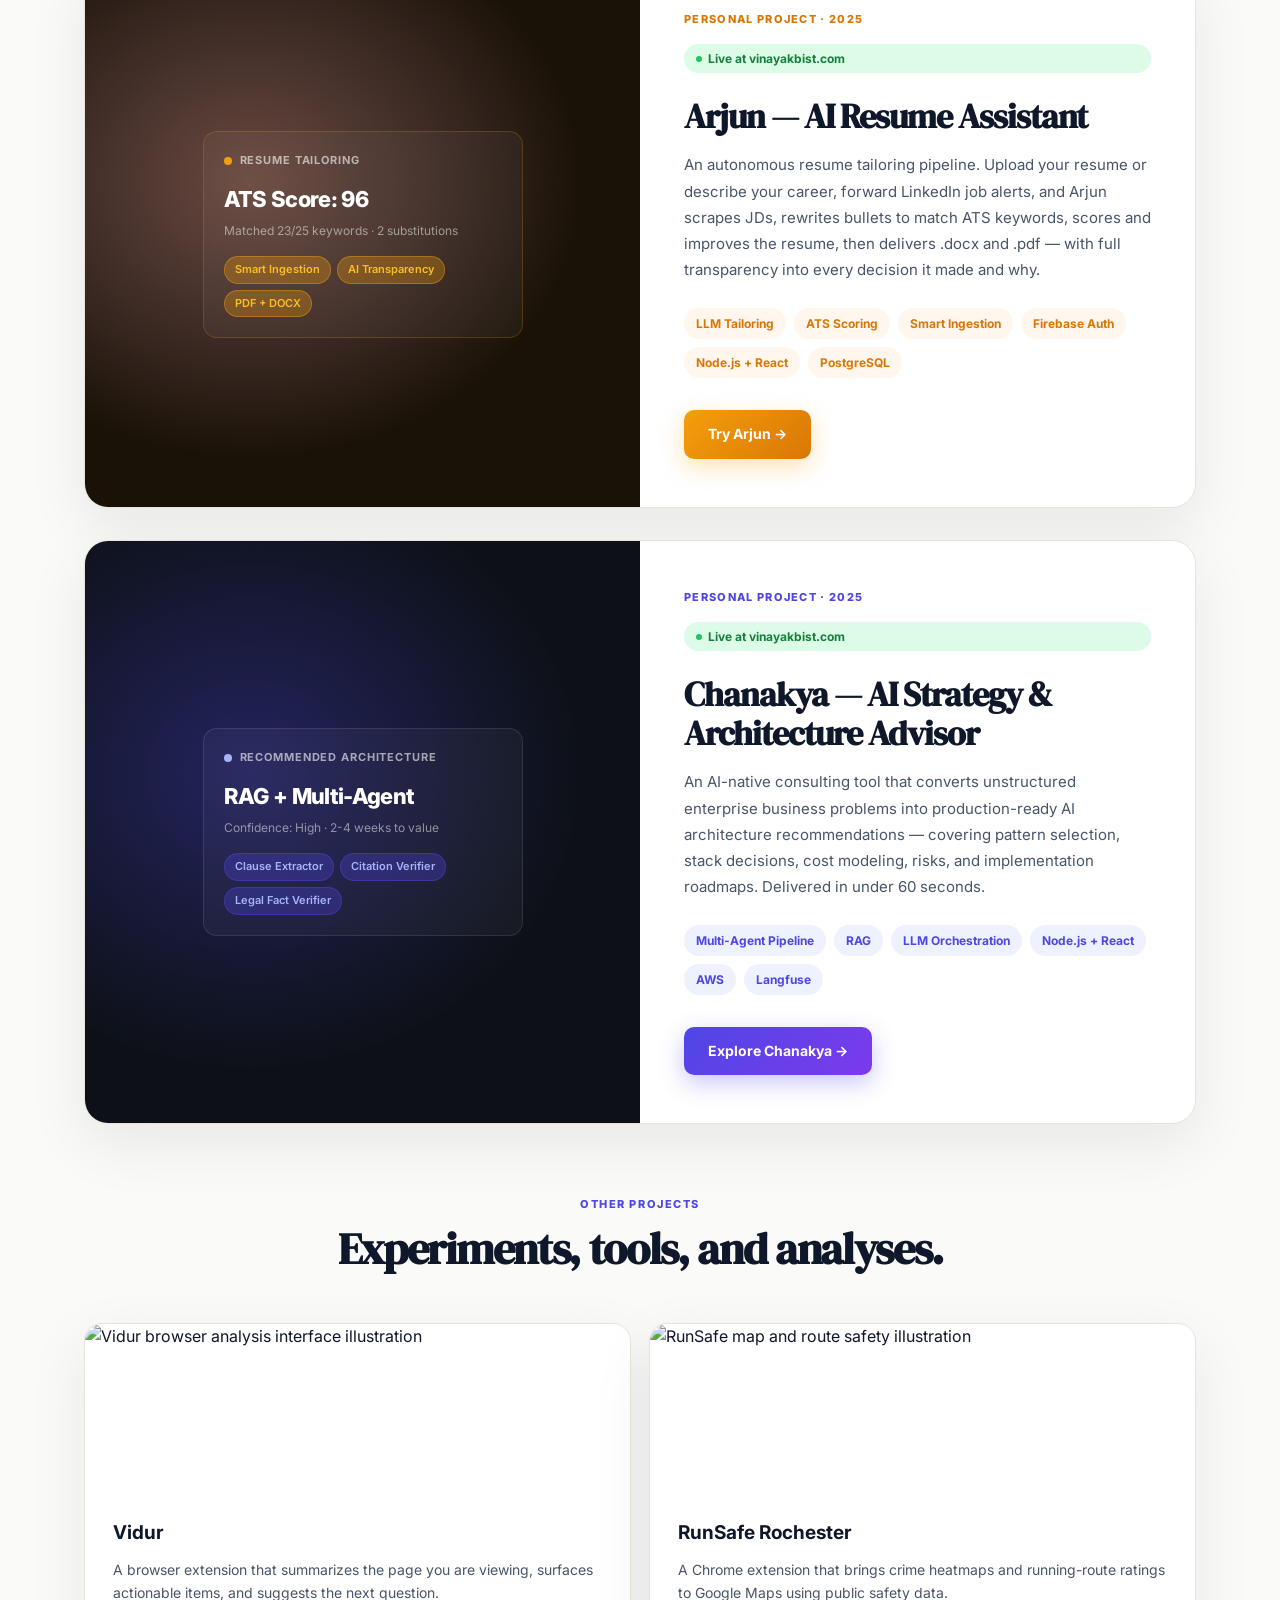
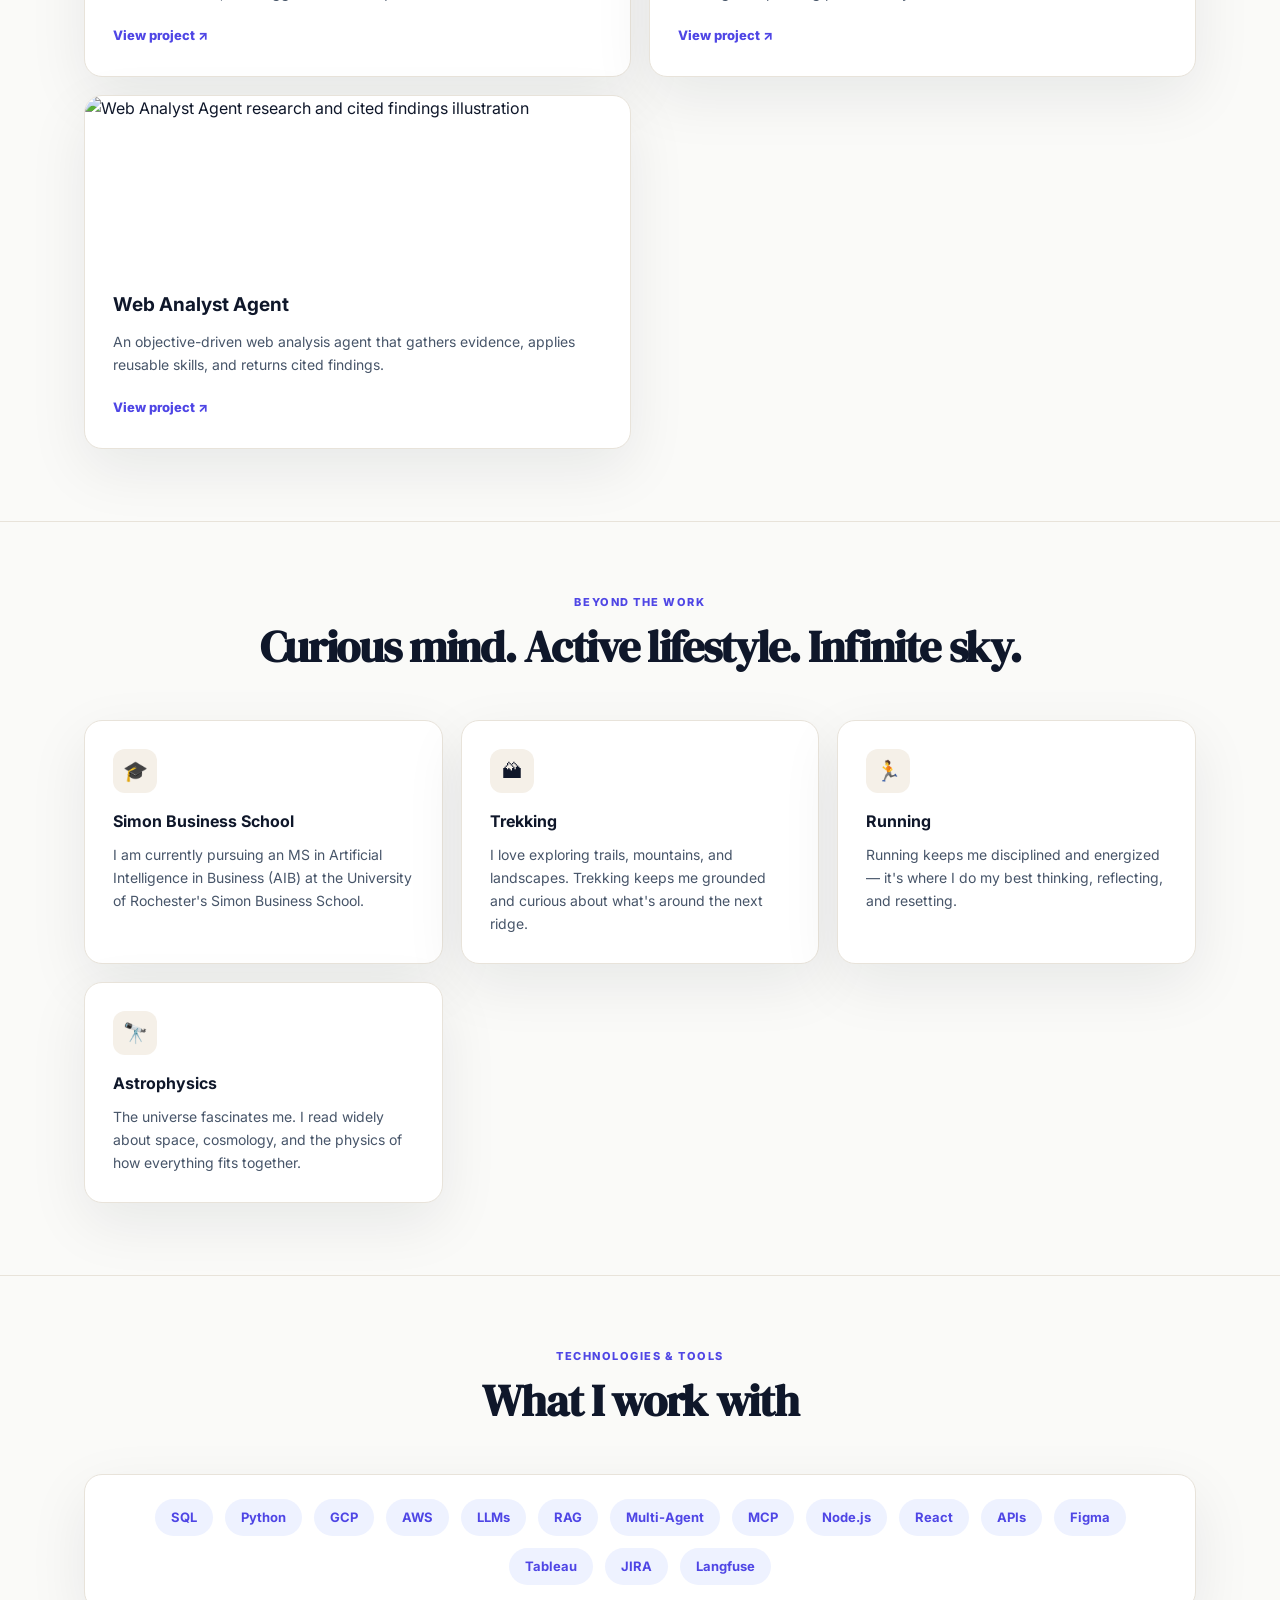
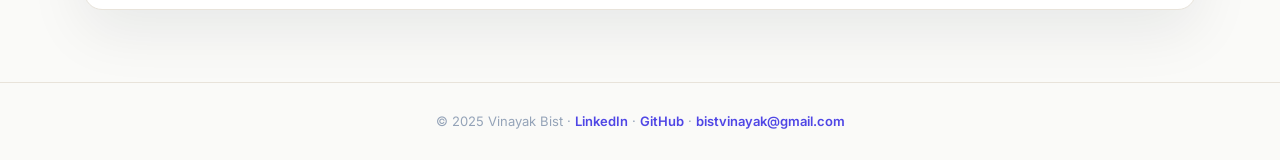
==== commit f942fd00: "Align project pages with portfolio visual language" ====
--- a/index.html
+++ b/index.html
@@ -580,21 +580,18 @@
       <div class="other-projects">
         <article class="other-project-card">
           <img class="other-project-image" src="/projects/visuals/vidur.svg" alt="Vidur browser analysis interface illustration" />
-          <div class="other-project-icon">🧭</div>
           <h3>Vidur</h3>
           <p>A browser extension that summarizes the page you are viewing, surfaces actionable items, and suggests the next question.</p>
           <a class="repo-link" href="/projects/vidur/">View project ↗</a>
         </article>
         <article class="other-project-card">
           <img class="other-project-image" src="/projects/visuals/runsafe.svg" alt="RunSafe map and route safety illustration" />
-          <div class="other-project-icon">🛡️</div>
           <h3>RunSafe Rochester</h3>
           <p>A Chrome extension that brings crime heatmaps and running-route ratings to Google Maps using public safety data.</p>
           <a class="repo-link" href="/projects/runsafe/">View project ↗</a>
         </article>
         <article class="other-project-card">
           <img class="other-project-image" src="/projects/visuals/web-analyst-agent.svg" alt="Web Analyst Agent research and cited findings illustration" />
-          <div class="other-project-icon">🔎</div>
           <h3>Web Analyst Agent</h3>
           <p>An objective-driven web analysis agent that gathers evidence, applies reusable skills, and returns cited findings.</p>
           <a class="repo-link" href="/projects/web-analyst-agent/">View project ↗</a>
